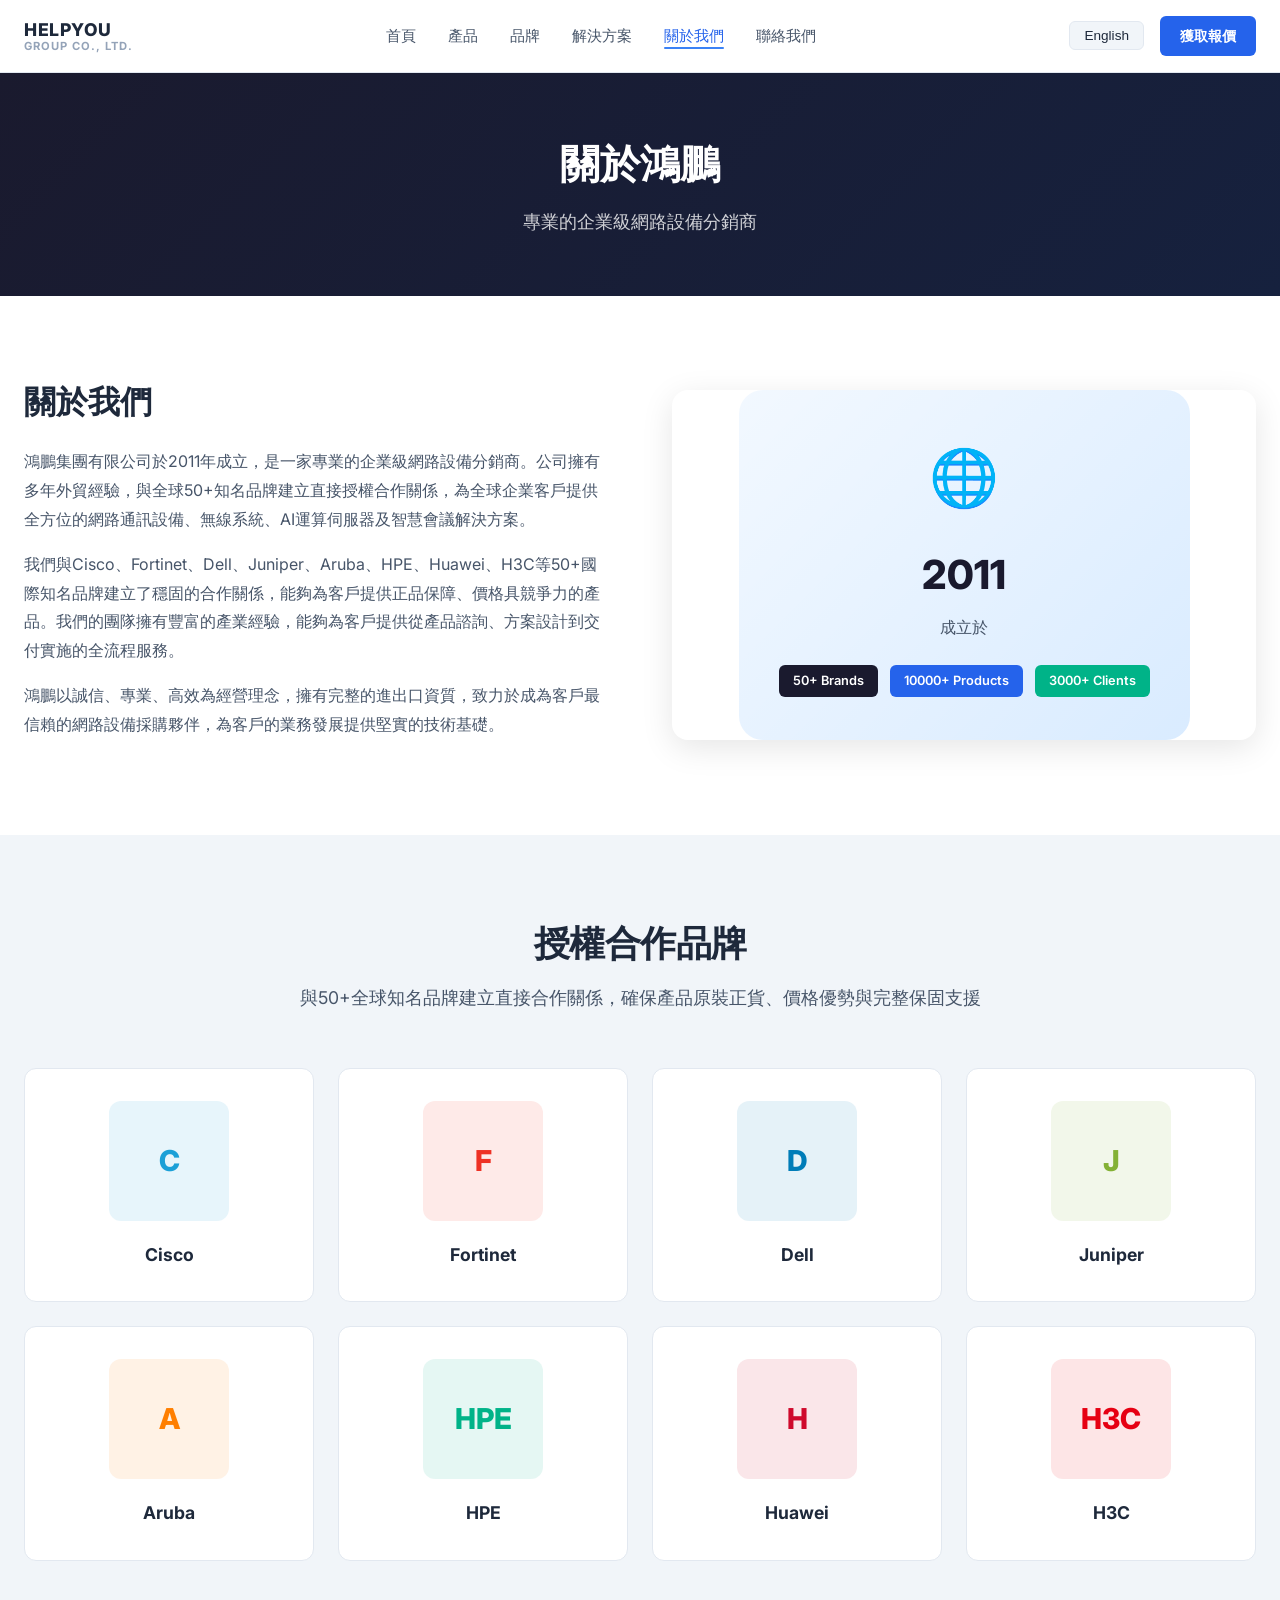
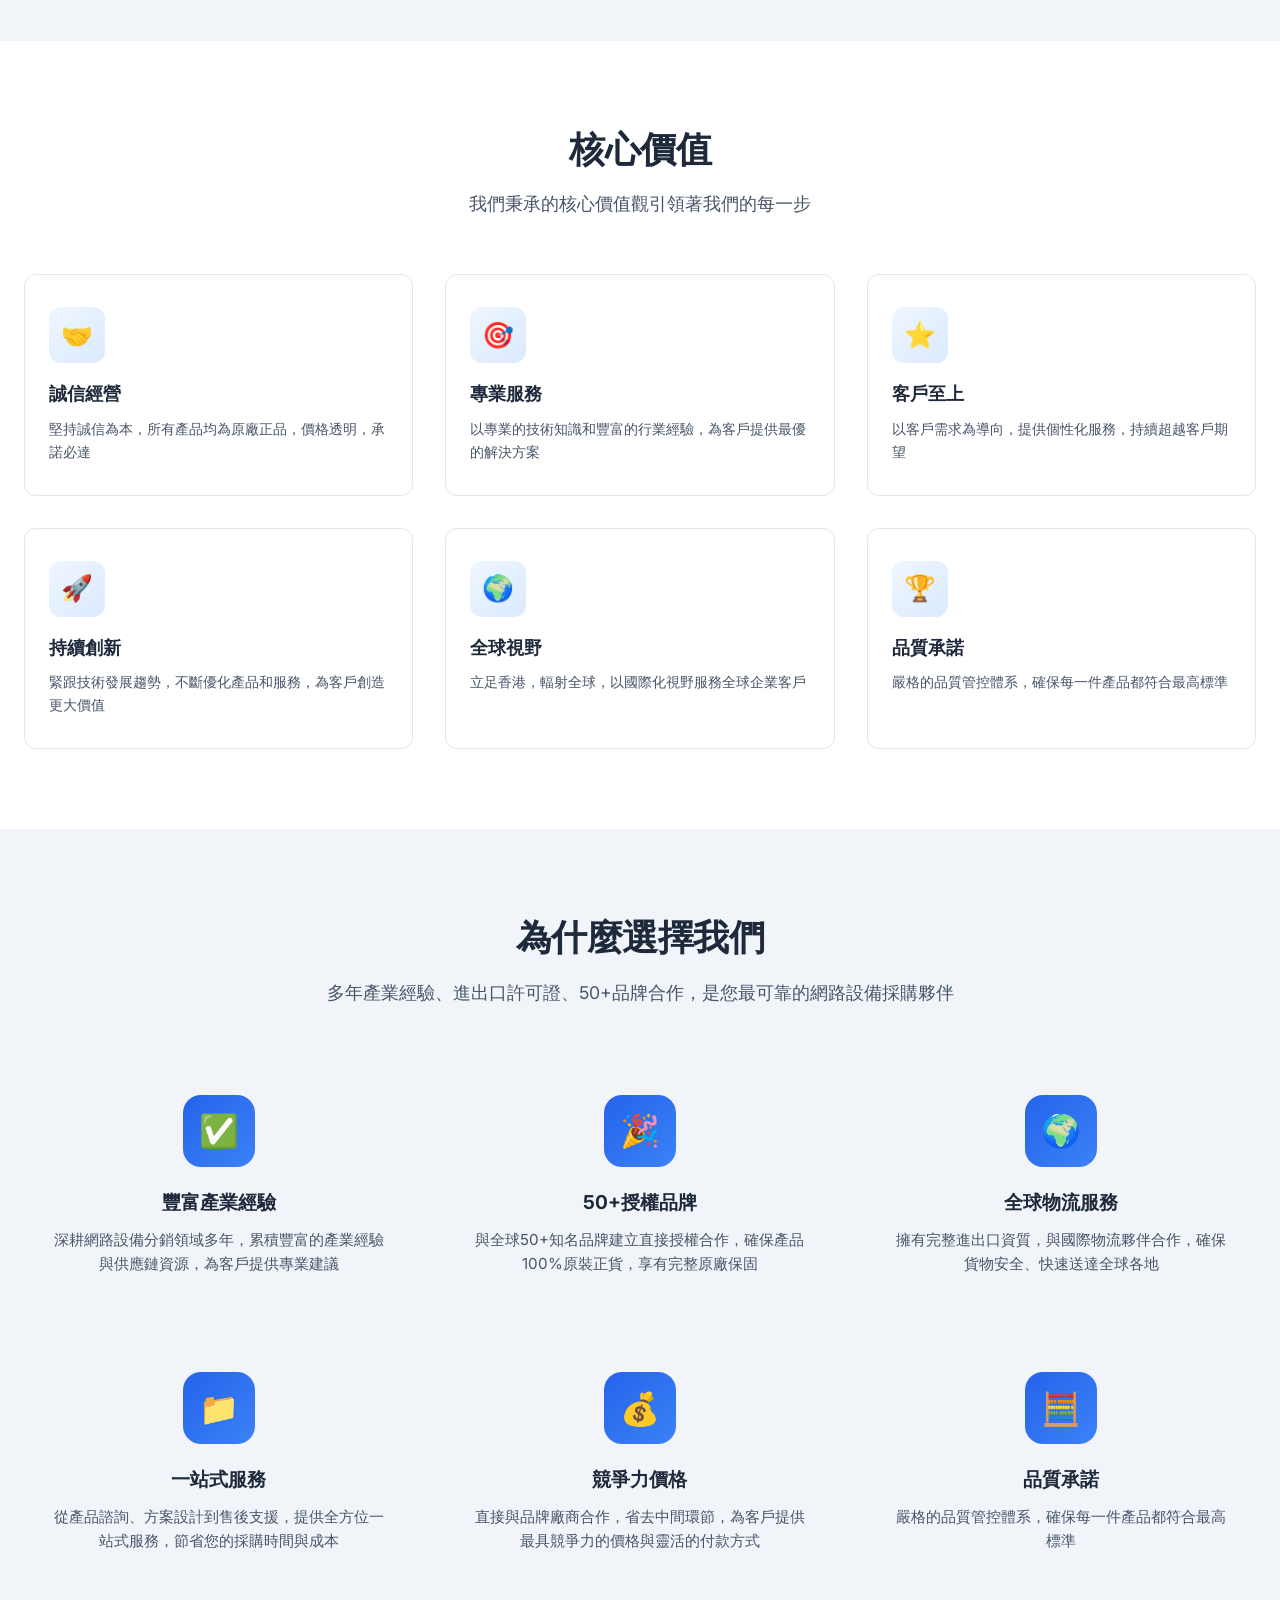
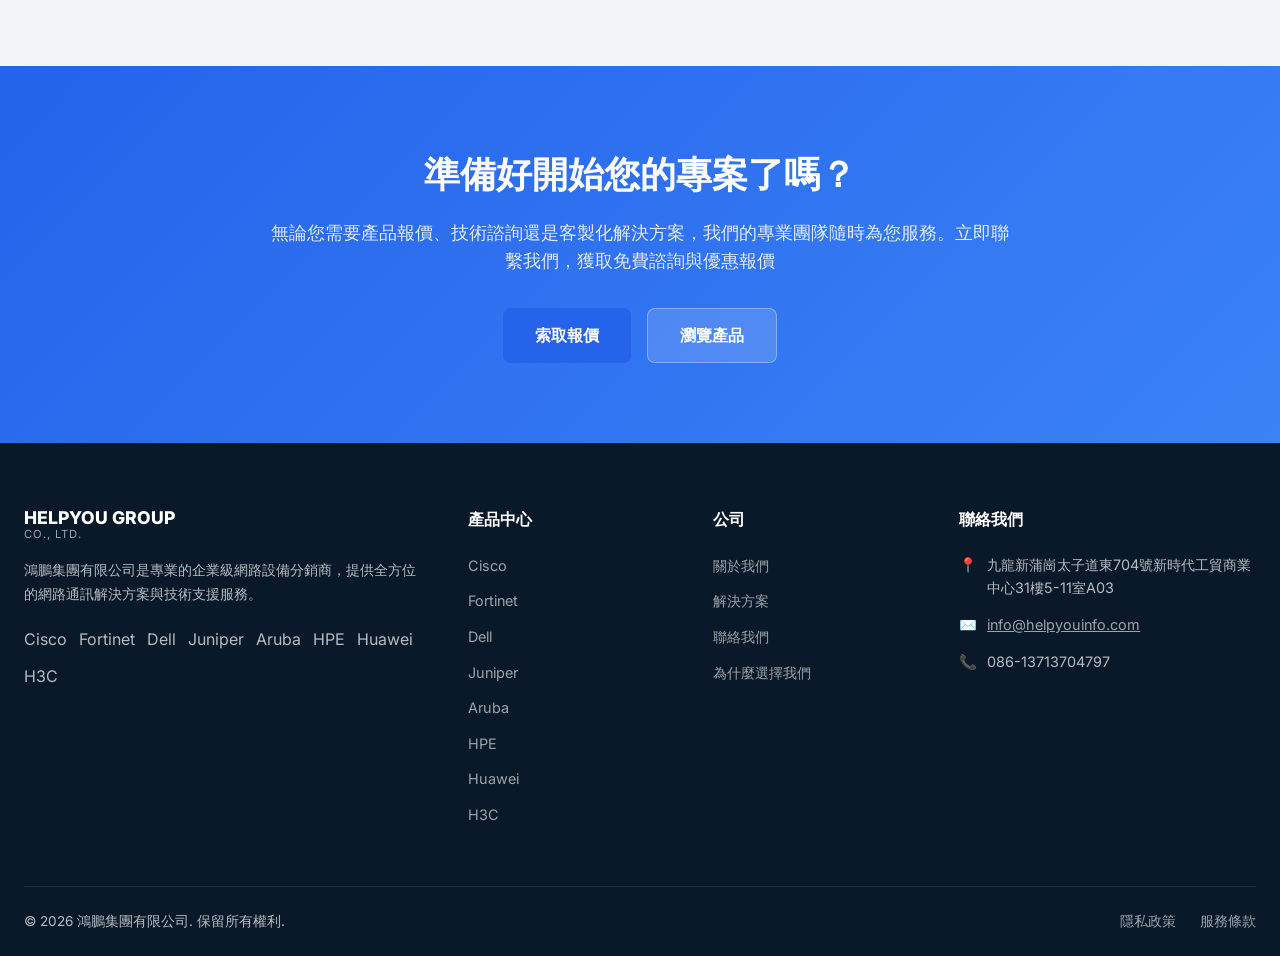
==== about.html @ 5441195a "helpyouinfo.com 改版 - yatyuen-hk.com 样式, 繁中+英文双语, 年份2011" ====
<!DOCTYPE html>
<html lang="zh-Hant-HK">
<head>
    <meta charset="UTF-8">
    <meta name="viewport" content="width=device-width, initial-scale=1.0">
    <meta name="description" content="關於鴻鵬集團有限公司 - 專業網路設備分銷與服務提供商">
    <title data-i18n="title_about">關於我們 - 鴻鵬集團有限公司</title>
    <link rel="stylesheet" href="css/style.css">
    <link href="https://fonts.googleapis.com/css2?family=Inter:wght@400;500;600;700;800&display=swap" rel="stylesheet">
</head>
<body data-page="about">
    <div id="header-placeholder"></div>

    <!-- Page Header -->
    <div class="page-header" style="margin-top: 72px;">
        <h1 data-i18n="about_title">關於鴻鵬</h1>
        <p data-i18n="about_subtitle">專業的企業級網路設備分銷商</p>
    </div>

    <!-- About Story Section -->
    <section class="about-section">
        <div class="section-container">
            <div class="about-grid">
                <div class="about-text">
                    <h2 data-i18n="about_story_h2">關於我們</h2>
                    <p data-i18n="about_story_p1">鴻鵬集團有限公司於2011年成立，是一家專業的企業級網路設備分銷商。公司擁有多年外貿經驗，與全球50+知名品牌建立直接授權合作關係，為全球企業客戶提供全方位的網路通訊設備、無線系統、AI運算伺服器及智慧會議解決方案。</p>
                    <p data-i18n="about_story_p2">我們與Cisco、Fortinet、Dell、Juniper、Aruba、HPE、Huawei、H3C等50+國際知名品牌建立了穩固的合作關係，能夠為客戶提供正品保障、價格具競爭力的產品。我們的團隊擁有豐富的產業經驗，能夠為客戶提供從產品諮詢、方案設計到交付實施的全流程服務。</p>
                    <p data-i18n="about_story_p3">鴻鵬以誠信、專業、高效為經營理念，擁有完整的進出口資質，致力於成為客戶最信賴的網路設備採購夥伴，為客戶的業務發展提供堅實的技術基礎。</p>
                </div>
                <div class="about-visual">
                    <div style="background: linear-gradient(135deg, rgba(0,123,255,0.05) 0%, rgba(0,123,255,0.15) 100%); border-radius: 24px; height: 100%; min-height: 350px; display: flex; align-items: center; justify-content: center; flex-direction: column; padding: 40px;">
                        <div style="font-size: 3.5rem; margin-bottom: 20px;">&#127760;</div>
                        <div style="font-size: 2.5rem; font-weight: 800; color: var(--primary); margin-bottom: 8px;">2011</div>
                        <div style="font-size: 1rem; color: var(--text-medium); margin-bottom: 24px;" data-i18n="about_established">成立於</div>
                        <div style="display: flex; gap: 12px; flex-wrap: wrap; justify-content: center;">
                            <span style="background: var(--primary); color: white; padding: 6px 14px; border-radius: 6px; font-size: 0.8rem; font-weight: 600;">50+ Brands</span>
                            <span style="background: var(--accent); color: white; padding: 6px 14px; border-radius: 6px; font-size: 0.8rem; font-weight: 600;">10000+ Products</span>
                            <span style="background: #00b388; color: white; padding: 6px 14px; border-radius: 6px; font-size: 0.8rem; font-weight: 600;">3000+ Clients</span>
                        </div>
                    </div>
                </div>
            </div>
        </div>
    </section>

    <!-- Brand Partners Section -->
    <section class="section section-gray">
        <div class="section-container">
            <div class="section-header">
                <h2 class="section-title" data-i18n="brands_title">授權合作品牌</h2>
                <p class="section-subtitle" data-i18n="brands_subtitle">與50+全球知名品牌建立直接合作關係，確保產品原裝正貨、價格優勢與完整保固支援</p>
            </div>
            <div class="brand-grid">
                <a href="products.html?brand=Cisco" class="brand-card">
                    <div class="brand-logo-box" style="background: rgba(27,160,215,0.1); color: #1ba0d7; font-size: 1.8rem; font-weight: 800;">C</div>
                    <div class="brand-name">Cisco</div>
                </a>
                <a href="products.html?brand=Fortinet" class="brand-card">
                    <div class="brand-logo-box" style="background: rgba(238,49,36,0.1); color: #ee3124; font-size: 1.8rem; font-weight: 800;">F</div>
                    <div class="brand-name">Fortinet</div>
                </a>
                <a href="products.html?brand=Dell" class="brand-card">
                    <div class="brand-logo-box" style="background: rgba(0,125,184,0.1); color: #007db8; font-size: 1.8rem; font-weight: 800;">D</div>
                    <div class="brand-name">Dell</div>
                </a>
                <a href="products.html?brand=Juniper" class="brand-card">
                    <div class="brand-logo-box" style="background: rgba(132,177,53,0.1); color: #84b135; font-size: 1.8rem; font-weight: 800;">J</div>
                    <div class="brand-name">Juniper</div>
                </a>
                <a href="products.html?brand=Aruba" class="brand-card">
                    <div class="brand-logo-box" style="background: rgba(255,127,0,0.1); color: #ff7f00; font-size: 1.8rem; font-weight: 800;">A</div>
                    <div class="brand-name">Aruba</div>
                </a>
                <a href="products.html?brand=HPE" class="brand-card">
                    <div class="brand-logo-box" style="background: rgba(0,179,136,0.1); color: #00b388; font-size: 1.8rem; font-weight: 800;">HPE</div>
                    <div class="brand-name">HPE</div>
                </a>
                <a href="products.html?brand=Huawei" class="brand-card">
                    <div class="brand-logo-box" style="background: rgba(207,10,44,0.1); color: #cf0a2c; font-size: 1.8rem; font-weight: 800;">H</div>
                    <div class="brand-name">Huawei</div>
                </a>
                <a href="products.html?brand=H3C" class="brand-card">
                    <div class="brand-logo-box" style="background: rgba(230,0,18,0.1); color: #e60012; font-size: 1.8rem; font-weight: 800;">H3C</div>
                    <div class="brand-name">H3C</div>
                </a>
            </div>
        </div>
    </section>

    <!-- Core Values Section -->
    <section class="section">
        <div class="section-container">
            <div class="section-header">
                <h2 class="section-title" data-i18n="about_values_title">核心價值</h2>
                <p class="section-subtitle" data-i18n="about_values_subtitle">我們秉承的核心價值觀引領著我們的每一步</p>
            </div>
            <div class="values-grid">
                <div class="value-card">
                    <div class="value-icon">&#129309;</div>
                    <h3 class="value-title" data-i18n="value_1_title">誠信經營</h3>
                    <p class="value-desc" data-i18n="value_1_desc">堅持誠信為本，所有產品均為原廠正品，價格透明，承諾必達</p>
                </div>
                <div class="value-card">
                    <div class="value-icon">&#127919;</div>
                    <h3 class="value-title" data-i18n="value_2_title">專業服務</h3>
                    <p class="value-desc" data-i18n="value_2_desc">以專業的技術知識和豐富的行業經驗，為客戶提供最優的解決方案</p>
                </div>
                <div class="value-card">
                    <div class="value-icon">&#11088;</div>
                    <h3 class="value-title" data-i18n="value_3_title">客戶至上</h3>
                    <p class="value-desc" data-i18n="value_3_desc">以客戶需求為導向，提供個性化服務，持續超越客戶期望</p>
                </div>
                <div class="value-card">
                    <div class="value-icon">&#128640;</div>
                    <h3 class="value-title" data-i18n="value_4_title">持續創新</h3>
                    <p class="value-desc" data-i18n="value_4_desc">緊跟技術發展趨勢，不斷優化產品和服務，為客戶創造更大價值</p>
                </div>
                <div class="value-card">
                    <div class="value-icon">&#127757;</div>
                    <h3 class="value-title" data-i18n="value_5_title">全球視野</h3>
                    <p class="value-desc" data-i18n="value_5_desc">立足香港，輻射全球，以國際化視野服務全球企業客戶</p>
                </div>
                <div class="value-card">
                    <div class="value-icon">&#127942;</div>
                    <h3 class="value-title" data-i18n="value_6_title">品質承諾</h3>
                    <p class="value-desc" data-i18n="value_6_desc">嚴格的品質管控體系，確保每一件產品都符合最高標準</p>
                </div>
            </div>
        </div>
    </section>

    <!-- Why Choose Us Section -->
    <section class="section section-gray" id="why">
        <div class="section-container">
            <div class="section-header">
                <h2 class="section-title" data-i18n="why_title">為什麼選擇我們</h2>
                <p class="section-subtitle" data-i18n="why_subtitle">多年產業經驗、進出口許可證、50+品牌合作，是您最可靠的網路設備採購夥伴</p>
            </div>
            <div class="features-grid">
                <div class="feature-card">
                    <div class="feature-icon">&#9989;</div>
                    <h3 class="feature-title" data-i18n="why_1_title">豐富產業經驗</h3>
                    <p class="feature-desc" data-i18n="why_1_desc">深耕網路設備分銷領域多年，累積豐富的產業經驗與供應鏈資源，為客戶提供專業建議</p>
                </div>
                <div class="feature-card">
                    <div class="feature-icon">&#127881;</div>
                    <h3 class="feature-title" data-i18n="why_2_title">50+授權品牌</h3>
                    <p class="feature-desc" data-i18n="why_2_desc">與全球50+知名品牌建立直接授權合作，確保產品100%原裝正貨，享有完整原廠保固</p>
                </div>
                <div class="feature-card">
                    <div class="feature-icon">&#127757;</div>
                    <h3 class="feature-title" data-i18n="why_3_title">全球物流服務</h3>
                    <p class="feature-desc" data-i18n="why_3_desc">擁有完整進出口資質，與國際物流夥伴合作，確保貨物安全、快速送達全球各地</p>
                </div>
                <div class="feature-card">
                    <div class="feature-icon">&#128193;</div>
                    <h3 class="feature-title" data-i18n="why_4_title">一站式服務</h3>
                    <p class="feature-desc" data-i18n="why_4_desc">從產品諮詢、方案設計到售後支援，提供全方位一站式服務，節省您的採購時間與成本</p>
                </div>
                <div class="feature-card">
                    <div class="feature-icon">&#128176;</div>
                    <h3 class="feature-title" data-i18n="why_5_title">競爭力價格</h3>
                    <p class="feature-desc" data-i18n="why_5_desc">直接與品牌廠商合作，省去中間環節，為客戶提供最具競爭力的價格與靈活的付款方式</p>
                </div>
                <div class="feature-card">
                    <div class="feature-icon">&#129518;</div>
                    <h3 class="feature-title" data-i18n="value_6_title">品質承諾</h3>
                    <p class="feature-desc" data-i18n="value_6_desc">嚴格的品質管控體系，確保每一件產品都符合最高標準</p>
                </div>
            </div>
        </div>
    </section>

    <!-- CTA Section -->
    <section class="cta-section">
        <div class="cta-container">
            <h2 class="cta-title" data-i18n="cta_title">準備好開始您的專案了嗎？</h2>
            <p class="cta-subtitle" data-i18n="cta_subtitle">無論您需要產品報價、技術諮詢還是客製化解決方案，我們的專業團隊隨時為您服務。立即聯繫我們，獲取免費諮詢與優惠報價</p>
            <div class="hero-buttons" style="justify-content: center;">
                <a href="contact.html" class="btn-primary">
                    <span data-i18n="cta_btn_quote">索取報價</span>
                </a>
                <a href="products.html" class="btn-secondary">
                    <span data-i18n="cta_btn_browse">瀏覽產品</span>
                </a>
            </div>
        </div>
    </section>

    <div id="footer-placeholder"></div>

    <script src="js/i18n.js"></script>
    <script src="js/products.js"></script>
    <script src="js/main.js"></script>
</body>
</html>
---- css/style.css ----
/* ============================================
   YAT YUEN (HK) - Custom Styles
   ============================================ */

:root {
    --primary: #1a1a2e;
    --primary-light: #16213e;
    --accent: #2563eb;
    --accent-light: #3b82f6;
    --accent-dark: #1d4ed8;
    --bg-light: #f8fafc;
    --bg-gray: #f1f5f9;
    --text-dark: #1e293b;
    --text-medium: #475569;
    --text-light: #94a3b8;
    --border: #e2e8f0;
    --success: #10b981;
    --warning: #f59e0b;
    --white: #ffffff;
}

* {
    margin: 0;
    padding: 0;
    box-sizing: border-box;
}

html {
    scroll-behavior: smooth;
}

body {
    font-family: 'Inter', -apple-system, BlinkMacSystemFont, 'Segoe UI', 'PingFang TC', 'Microsoft JhengHei', sans-serif;
    color: var(--text-dark);
    line-height: 1.6;
    overflow-x: hidden;
    background: #ffffff;
}

/* ==================== Header ==================== */
.header {
    position: fixed;
    top: 0;
    left: 0;
    right: 0;
    z-index: 1000;
    background: rgba(255, 255, 255, 0.95);
    backdrop-filter: blur(10px);
    border-bottom: 1px solid var(--border);
    transition: all 0.3s ease;
}

.header.scrolled {
    box-shadow: 0 2px 20px rgba(0, 0, 0, 0.08);
}

.header-container {
    max-width: 1400px;
    margin: 0 auto;
    padding: 0 24px;
    display: flex;
    align-items: center;
    justify-content: space-between;
    height: 72px;
}

.logo {
    display: flex;
    align-items: center;
    gap: 10px;
    text-decoration: none;
    color: var(--text-dark);
    font-weight: 700;
    font-size: 1.25rem;
    letter-spacing: 0.5px;
}

.logo-icon {
    width: 40px;
    height: 40px;
    background: linear-gradient(135deg, #2563eb, #3b82f6);
    border-radius: 8px;
    display: flex;
    align-items: center;
    justify-content: center;
    font-size: 1.3rem;
    color: white;
    font-weight: 800;
}

.logo-img {
    height: 44px;
    width: auto;
    object-fit: contain;
    border-radius: 4px;
}

.logo-text {
    display: flex;
    flex-direction: column;
    line-height: 1.2;
}

.logo-text .logo-main {
    font-size: 1.1rem;
    font-weight: 800;
}

.logo-text .logo-sub {
    font-size: 0.7rem;
    color: var(--text-light);
    letter-spacing: 1px;
}

.nav-menu {
    display: flex;
    align-items: center;
    gap: 32px;
    list-style: none;
}

.nav-link {
    color: var(--text-medium);
    text-decoration: none;
    font-size: 0.95rem;
    font-weight: 500;
    transition: color 0.2s;
    position: relative;
}

.nav-link:hover,
.nav-link.active {
    color: var(--accent);
}

.nav-link.active::after {
    content: '';
    position: absolute;
    bottom: -4px;
    left: 0;
    right: 0;
    height: 2px;
    background: var(--accent-light);
    border-radius: 2px;
}

.header-actions {
    display: flex;
    align-items: center;
    gap: 16px;
}

.lang-toggle {
    background: var(--bg-gray);
    border: 1px solid var(--border);
    color: var(--text-dark);
    padding: 6px 14px;
    border-radius: 6px;
    cursor: pointer;
    font-size: 0.85rem;
    font-weight: 500;
    transition: all 0.2s;
    display: flex;
    align-items: center;
    gap: 6px;
}

.lang-toggle:hover {
    background: #e2e8f0;
}

.btn-quote {
    background: var(--accent);
    color: white;
    padding: 8px 20px;
    border-radius: 6px;
    text-decoration: none;
    font-size: 0.9rem;
    font-weight: 600;
    transition: all 0.2s;
    white-space: nowrap;
}

.btn-quote:hover {
    background: var(--accent-dark);
    transform: translateY(-1px);
}

.mobile-menu-btn {
    display: none;
    background: none;
    border: none;
    color: var(--text-dark);
    font-size: 1.5rem;
    cursor: pointer;
}

/* ==================== Hero Section ==================== */
.hero {
    background: #ffffff;
    color: var(--text-dark);
    padding: 140px 0 80px;
    position: relative;
    overflow: hidden;
}

.hero::before {
    content: '';
    position: absolute;
    top: -50%;
    right: -10%;
    width: 700px;
    height: 700px;
    background: radial-gradient(circle, rgba(37, 99, 235, 0.04) 0%, transparent 70%);
    border-radius: 50%;
}

.hero::after {
    content: '';
    position: absolute;
    bottom: -20%;
    left: -5%;
    width: 400px;
    height: 400px;
    background: radial-gradient(circle, rgba(59, 130, 246, 0.03) 0%, transparent 70%);
    border-radius: 50%;
}

.hero-container {
    max-width: 1400px;
    margin: 0 auto;
    padding: 0 24px;
    position: relative;
    z-index: 1;
    display: grid;
    grid-template-columns: 1fr 1fr;
    gap: 60px;
    align-items: center;
}

.hero-content {
    max-width: 100%;
}

.hero-badge {
    display: inline-flex;
    align-items: center;
    gap: 8px;
    background: #eff6ff;
    border: 1px solid #bfdbfe;
    padding: 6px 16px;
    border-radius: 50px;
    font-size: 0.85rem;
    color: var(--accent);
    margin-bottom: 24px;
}

.hero h1 {
    font-size: 3rem;
    font-weight: 800;
    line-height: 1.2;
    margin-bottom: 20px;
    letter-spacing: -0.5px;
    color: var(--text-dark);
}

.hero-subtitle {
    font-size: 1.2rem;
    color: var(--text-medium);
    margin-bottom: 36px;
    line-height: 1.7;
}

.hero-buttons {
    display: flex;
    gap: 16px;
    flex-wrap: wrap;
}

/* Hero Visual - right side scene image */
.hero-visual {
    position: relative;
    width: 100%;
    height: 420px;
    display: flex;
    align-items: center;
    justify-content: center;
    border-radius: 16px;
    overflow: hidden;
    box-shadow: 0 8px 32px rgba(0, 0, 0, 0.08);
}

.hero-scene-img {
    width: 100%;
    height: 100%;
    object-fit: cover;
    display: block;
    border-radius: 16px;
    transition: opacity 0.4s ease;
}

.btn-primary {
    background: var(--accent);
    color: white;
    padding: 14px 32px;
    border-radius: 8px;
    text-decoration: none;
    font-size: 1rem;
    font-weight: 600;
    transition: all 0.3s;
    display: inline-flex;
    align-items: center;
    gap: 8px;
}

.btn-primary:hover {
    background: var(--accent-dark);
    transform: translateY(-2px);
    box-shadow: 0 8px 24px rgba(37, 99, 235, 0.4);
}

.btn-secondary {
    background: white;
    color: var(--accent);
    padding: 14px 32px;
    border-radius: 8px;
    text-decoration: none;
    font-size: 1rem;
    font-weight: 600;
    transition: all 0.3s;
    border: 1px solid var(--border);
    display: inline-flex;
    align-items: center;
    gap: 8px;
}

.btn-secondary:hover {
    background: var(--bg-gray);
    border-color: var(--accent);
    transform: translateY(-2px);
}

/* ==================== Stats Bar ==================== */
.stats-bar {
    background: var(--bg-gray);
    padding: 40px 0;
    border-top: 1px solid var(--border);
    border-bottom: 1px solid var(--border);
}

.stats-container {
    max-width: 1400px;
    margin: 0 auto;
    padding: 0 24px;
    display: grid;
    grid-template-columns: repeat(4, 1fr);
    gap: 32px;
}

.stat-item {
    text-align: center;
    color: var(--text-dark);
}

.stat-number {
    font-size: 2.5rem;
    font-weight: 800;
    color: var(--accent);
    margin-bottom: 4px;
}

.stat-label {
    font-size: 0.9rem;
    color: var(--text-medium);
}

/* ==================== Section General ==================== */
.section {
    padding: 80px 0;
}

.section-gray {
    background: var(--bg-gray);
}

.section-container {
    max-width: 1400px;
    margin: 0 auto;
    padding: 0 24px;
}

.section-header {
    text-align: center;
    margin-bottom: 56px;
}

.section-title {
    font-size: 2.25rem;
    font-weight: 800;
    color: var(--text-dark);
    margin-bottom: 12px;
    letter-spacing: -0.5px;
}

.section-subtitle {
    font-size: 1.1rem;
    color: var(--text-medium);
    max-width: 700px;
    margin: 0 auto;
}

/* ==================== Brand Cards ==================== */
.brand-grid {
    display: grid;
    grid-template-columns: repeat(4, 1fr);
    gap: 24px;
}

.brand-card {
    background: white;
    border-radius: 12px;
    padding: 32px 24px;
    text-align: center;
    transition: all 0.3s;
    border: 1px solid var(--border);
    cursor: pointer;
    text-decoration: none;
    color: var(--text-dark);
    display: flex;
    flex-direction: column;
    align-items: center;
    gap: 12px;
}

.brand-card:hover {
    transform: translateY(-4px);
    box-shadow: 0 12px 32px rgba(0, 0, 0, 0.1);
    border-color: var(--accent);
}

.brand-logo-box {
    width: 120px;
    height: 120px;
    border-radius: 12px;
    display: flex;
    align-items: center;
    justify-content: center;
    margin-bottom: 8px;
    background: var(--bg-gray);
    padding: 16px;
    overflow: hidden;
}

.brand-logo-img {
    width: 100%;
    height: 100%;
    object-fit: contain;
}

.brand-logo-box-more {
    background: linear-gradient(135deg, #2563eb, #3b82f6);
    font-size: 1.5rem;
    font-weight: 800;
    color: white;
}

.brand-card-more {
    background: linear-gradient(135deg, #f8fafc, #f1f5f9);
    border-color: var(--accent);
}

.brand-name {
    font-size: 1.1rem;
    font-weight: 700;
}

/* ==================== Product Categories ==================== */
.category-grid {
    display: grid;
    grid-template-columns: repeat(4, 1fr);
    gap: 24px;
}

.category-card {
    background: white;
    border-radius: 12px;
    padding: 32px 24px;
    transition: all 0.3s;
    border: 1px solid var(--border);
    text-align: center;
}

.category-card:hover {
    transform: translateY(-4px);
    box-shadow: 0 12px 32px rgba(0, 0, 0, 0.08);
    border-color: var(--accent);
}

.category-icon {
    width: 64px;
    height: 64px;
    margin: 0 auto 16px;
    background: linear-gradient(135deg, #eff6ff, #dbeafe);
    border-radius: 16px;
    display: flex;
    align-items: center;
    justify-content: center;
    font-size: 1.8rem;
}

.category-title {
    font-size: 1.15rem;
    font-weight: 700;
    margin-bottom: 8px;
}

.category-desc {
    font-size: 0.9rem;
    color: var(--text-medium);
    line-height: 1.5;
}

/* ==================== Why Choose Us ==================== */
.features-grid {
    display: grid;
    grid-template-columns: repeat(3, 1fr);
    gap: 32px;
}

.feature-card {
    text-align: center;
    padding: 32px 24px;
}

.feature-icon {
    width: 72px;
    height: 72px;
    margin: 0 auto 20px;
    background: linear-gradient(135deg, var(--accent), var(--accent-light));
    border-radius: 18px;
    display: flex;
    align-items: center;
    justify-content: center;
    font-size: 2rem;
    color: white;
}

.feature-title {
    font-size: 1.2rem;
    font-weight: 700;
    margin-bottom: 10px;
}

.feature-desc {
    font-size: 0.95rem;
    color: var(--text-medium);
    line-height: 1.6;
}

/* ==================== CTA Section ==================== */
.cta-section {
    background: linear-gradient(135deg, var(--accent), var(--accent-light));
    color: white;
    padding: 80px 0;
    text-align: center;
}

.cta-container {
    max-width: 800px;
    margin: 0 auto;
    padding: 0 24px;
}

.cta-title {
    font-size: 2.25rem;
    font-weight: 800;
    margin-bottom: 16px;
}

.cta-subtitle {
    font-size: 1.1rem;
    color: rgba(255, 255, 255, 0.85);
    margin-bottom: 32px;
}

/* Override btn-secondary inside CTA (on colored bg) */
.cta-section .btn-secondary {
    background: rgba(255, 255, 255, 0.15);
    color: white;
    border: 1px solid rgba(255, 255, 255, 0.3);
}

.cta-section .btn-secondary:hover {
    background: rgba(255, 255, 255, 0.25);
    border-color: rgba(255, 255, 255, 0.5);
}

/* ==================== Footer ==================== */
.footer {
    background: #0a1929;
    color: rgba(255, 255, 255, 0.7);
    padding: 64px 0 24px;
}

.footer-container {
    max-width: 1400px;
    margin: 0 auto;
    padding: 0 24px;
}

.footer-grid {
    display: grid;
    grid-template-columns: 2fr 1fr 1fr 1.5fr;
    gap: 48px;
    margin-bottom: 48px;
}

.footer-brand {
    display: flex;
    align-items: center;
    gap: 10px;
    margin-bottom: 16px;
}

.footer-brand .logo-img {
    height: 40px;
    width: auto;
}

.footer-brand .logo-text .logo-main {
    color: white;
}

.footer-desc {
    font-size: 0.9rem;
    line-height: 1.7;
    margin-bottom: 20px;
}

.footer h4 {
    color: white;
    font-size: 1rem;
    font-weight: 700;
    margin-bottom: 20px;
}

.footer-links {
    list-style: none;
}

.footer-links li {
    margin-bottom: 10px;
}

.footer-links a {
    color: rgba(255, 255, 255, 0.6);
    text-decoration: none;
    font-size: 0.9rem;
    transition: color 0.2s;
}

.footer-links a:hover {
    color: white;
}

.footer-contact-item {
    display: flex;
    gap: 10px;
    margin-bottom: 14px;
    font-size: 0.9rem;
}

.footer-contact-item .icon {
    flex-shrink: 0;
    color: var(--accent-light);
}

.footer-bottom {
    border-top: 1px solid rgba(255, 255, 255, 0.1);
    padding-top: 24px;
    display: flex;
    justify-content: space-between;
    align-items: center;
    font-size: 0.85rem;
}

/* ==================== Products Page ==================== */
.products-page {
    padding-top: 120px;
    min-height: 100vh;
    background: var(--bg-light);
}

.page-header {
    background: linear-gradient(135deg, var(--primary), var(--primary-light));
    color: white;
    padding: 60px 0;
    text-align: center;
}

.page-header h1 {
    font-size: 2.5rem;
    font-weight: 800;
    margin-bottom: 12px;
}

.page-header p {
    font-size: 1.1rem;
    color: rgba(255, 255, 255, 0.8);
}

.filter-bar {
    background: white;
    padding: 24px;
    border-radius: 12px;
    margin-bottom: 32px;
    box-shadow: 0 1px 3px rgba(0, 0, 0, 0.08);
    position: sticky;
    top: 88px;
    z-index: 100;
}

.filter-label {
    font-size: 0.85rem;
    font-weight: 600;
    color: var(--text-medium);
    margin-bottom: 10px;
    text-transform: uppercase;
    letter-spacing: 0.5px;
}

.brand-filters {
    display: flex;
    flex-wrap: wrap;
    gap: 10px;
    margin-bottom: 16px;
}

.brand-filter-btn {
    padding: 8px 18px;
    border-radius: 8px;
    border: 1px solid var(--border);
    background: white;
    color: var(--text-medium);
    font-size: 0.9rem;
    font-weight: 500;
    cursor: pointer;
    transition: all 0.2s;
    display: flex;
    align-items: center;
    gap: 6px;
}

.brand-filter-btn:hover {
    border-color: var(--accent);
    color: var(--accent);
}

.brand-filter-btn.active {
    background: var(--accent);
    color: white;
    border-color: var(--accent);
}

.brand-filter-btn .brand-dot {
    width: 10px;
    height: 10px;
    border-radius: 50%;
}

.category-filters {
    display: flex;
    flex-wrap: wrap;
    gap: 10px;
}

.category-filter-btn {
    padding: 6px 16px;
    border-radius: 6px;
    border: 1px solid var(--border);
    background: white;
    color: var(--text-medium);
    font-size: 0.85rem;
    cursor: pointer;
    transition: all 0.2s;
}

.category-filter-btn:hover {
    border-color: var(--accent);
    color: var(--accent);
}

.category-filter-btn.active {
    background: var(--bg-gray);
    color: var(--primary);
    border-color: var(--primary);
    font-weight: 600;
}

.product-grid {
    display: grid;
    grid-template-columns: repeat(3, 1fr);
    gap: 24px;
}

.product-card {
    background: white;
    border-radius: 12px;
    overflow: hidden;
    transition: all 0.3s;
    border: 1px solid var(--border);
    display: flex;
    flex-direction: column;
}

.product-card:hover {
    transform: translateY(-4px);
    box-shadow: 0 12px 32px rgba(0, 0, 0, 0.1);
}

.product-image {
    height: 180px;
    display: flex;
    align-items: center;
    justify-content: center;
    position: relative;
    overflow: hidden;
}

.product-image-bg {
    position: absolute;
    top: 0;
    left: 0;
    right: 0;
    bottom: 0;
    opacity: 0.1;
}

.product-image-content {
    position: relative;
    z-index: 1;
    text-align: center;
}

.product-image-content .product-icon {
    font-size: 3rem;
    margin-bottom: 8px;
}

.product-image-content .product-model {
    font-size: 0.8rem;
    font-weight: 600;
    color: var(--text-medium);
}

.product-brand-badge {
    position: absolute;
    top: 12px;
    right: 12px;
    padding: 4px 12px;
    border-radius: 6px;
    font-size: 0.75rem;
    font-weight: 700;
    color: white;
    z-index: 2;
}

.product-info {
    padding: 20px;
    flex: 1;
    display: flex;
    flex-direction: column;
}

.product-name {
    font-size: 1.05rem;
    font-weight: 700;
    margin-bottom: 8px;
    color: var(--text-dark);
}

.product-category {
    font-size: 0.8rem;
    color: var(--accent);
    font-weight: 600;
    margin-bottom: 10px;
    text-transform: uppercase;
    letter-spacing: 0.5px;
}

.product-desc {
    font-size: 0.88rem;
    color: var(--text-medium);
    line-height: 1.5;
    margin-bottom: 14px;
    flex: 1;
}

.product-specs {
    display: flex;
    flex-wrap: wrap;
    gap: 6px;
    margin-bottom: 16px;
}

.spec-tag {
    background: var(--bg-gray);
    color: var(--text-medium);
    padding: 3px 10px;
    border-radius: 4px;
    font-size: 0.75rem;
    font-weight: 500;
}

.product-actions {
    display: flex;
    gap: 10px;
}

.btn-inquire {
    flex: 1;
    background: var(--accent);
    color: white;
    padding: 8px 16px;
    border-radius: 6px;
    text-decoration: none;
    font-size: 0.85rem;
    font-weight: 600;
    text-align: center;
    transition: all 0.2s;
    border: none;
    cursor: pointer;
}

.btn-inquire:hover {
    background: var(--accent-dark);
}

.btn-details {
    flex: 1;
    background: white;
    color: var(--text-medium);
    padding: 8px 16px;
    border-radius: 6px;
    text-decoration: none;
    font-size: 0.85rem;
    font-weight: 600;
    text-align: center;
    border: 1px solid var(--border);
    transition: all 0.2s;
}

.btn-details:hover {
    border-color: var(--accent);
    color: var(--accent);
}

.no-results {
    text-align: center;
    padding: 60px;
    color: var(--text-light);
    font-size: 1.1rem;
}

/* ==================== About Page ==================== */
.about-section {
    padding: 80px 0;
}

.about-grid {
    display: grid;
    grid-template-columns: 1fr 1fr;
    gap: 64px;
    align-items: center;
}

.about-text h2 {
    font-size: 2rem;
    font-weight: 800;
    margin-bottom: 20px;
    color: var(--text-dark);
}

.about-text p {
    font-size: 1rem;
    color: var(--text-medium);
    line-height: 1.8;
    margin-bottom: 16px;
}

.about-visual {
    border-radius: 16px;
    overflow: hidden;
    box-shadow: 0 8px 32px rgba(0, 0, 0, 0.1);
    display: flex;
    align-items: center;
    justify-content: center;
}

.about-visual-img {
    width: 100%;
    height: auto;
    display: block;
    border-radius: 16px;
}

.values-grid {
    display: grid;
    grid-template-columns: repeat(3, 1fr);
    gap: 32px;
}

.value-card {
    background: white;
    border-radius: 12px;
    padding: 32px 24px;
    border: 1px solid var(--border);
    transition: all 0.3s;
}

.value-card:hover {
    transform: translateY(-4px);
    box-shadow: 0 12px 32px rgba(0, 0, 0, 0.08);
}

.value-icon {
    width: 56px;
    height: 56px;
    border-radius: 12px;
    display: flex;
    align-items: center;
    justify-content: center;
    font-size: 1.6rem;
    margin-bottom: 16px;
    background: linear-gradient(135deg, #eff6ff, #dbeafe);
}

.value-title {
    font-size: 1.15rem;
    font-weight: 700;
    margin-bottom: 8px;
}

.value-desc {
    font-size: 0.9rem;
    color: var(--text-medium);
    line-height: 1.6;
}

/* ==================== Contact Page ==================== */
.contact-grid {
    display: grid;
    grid-template-columns: 1fr 1.5fr;
    gap: 48px;
}

.contact-info-card {
    background: white;
    border: 1px solid var(--border);
    border-radius: 16px;
    padding: 40px;
    color: var(--text-dark);
    box-shadow: 0 4px 24px rgba(0, 0, 0, 0.06);
}

.contact-info-card h3 {
    font-size: 1.5rem;
    font-weight: 700;
    margin-bottom: 24px;
    color: var(--primary);
}

.contact-info-item {
    display: flex;
    gap: 16px;
    margin-bottom: 24px;
}

.contact-info-item .icon {
    width: 48px;
    height: 48px;
    background: rgba(0, 123, 255, 0.08);
    border-radius: 10px;
    display: flex;
    align-items: center;
    justify-content: center;
    font-size: 1.3rem;
    flex-shrink: 0;
}

.contact-info-item .content {
    flex: 1;
}

.contact-info-item .label {
    font-size: 0.8rem;
    color: var(--text-medium);
    margin-bottom: 4px;
}

.contact-info-item .value {
    font-size: 0.95rem;
    font-weight: 500;
    color: var(--text-dark);
}

.contact-info-item .value a {
    color: var(--primary);
    text-decoration: none;
}

.contact-form-card {
    background: white;
    border-radius: 16px;
    padding: 40px;
    border: 1px solid var(--border);
}

.contact-form-card h3 {
    font-size: 1.5rem;
    font-weight: 700;
    margin-bottom: 24px;
}

.form-group {
    margin-bottom: 20px;
}

.form-row {
    display: grid;
    grid-template-columns: 1fr 1fr;
    gap: 20px;
}

.form-label {
    display: block;
    font-size: 0.9rem;
    font-weight: 600;
    color: var(--text-dark);
    margin-bottom: 6px;
}

.form-input,
.form-select,
.form-textarea {
    width: 100%;
    padding: 12px 16px;
    border: 1px solid var(--border);
    border-radius: 8px;
    font-size: 0.95rem;
    color: var(--text-dark);
    transition: border-color 0.2s;
    font-family: inherit;
}

.form-input:focus,
.form-select:focus,
.form-textarea:focus {
    outline: none;
    border-color: var(--accent);
    box-shadow: 0 0 0 3px rgba(37, 99, 235, 0.1);
}

.form-textarea {
    resize: vertical;
    min-height: 120px;
}

.btn-submit {
    width: 100%;
    background: var(--accent);
    color: white;
    padding: 14px;
    border-radius: 8px;
    border: none;
    font-size: 1rem;
    font-weight: 600;
    cursor: pointer;
    transition: all 0.2s;
}

.btn-submit:hover {
    background: var(--accent-dark);
}

/* ==================== Modal ==================== */
.modal-overlay {
    display: none;
    position: fixed;
    top: 0;
    left: 0;
    right: 0;
    bottom: 0;
    background: rgba(0, 0, 0, 0.6);
    z-index: 2000;
    align-items: center;
    justify-content: center;
    padding: 24px;
}

.modal-overlay.active {
    display: flex;
}

.modal-content {
    background: white;
    border-radius: 16px;
    max-width: 600px;
    width: 100%;
    max-height: 80vh;
    overflow-y: auto;
    padding: 40px;
    position: relative;
}

.modal-close {
    position: absolute;
    top: 16px;
    right: 16px;
    background: var(--bg-gray);
    border: none;
    width: 36px;
    height: 36px;
    border-radius: 50%;
    font-size: 1.2rem;
    cursor: pointer;
    display: flex;
    align-items: center;
    justify-content: center;
    color: var(--text-medium);
}

.modal-close:hover {
    background: var(--border);
}

.modal-product-brand {
    display: inline-block;
    padding: 4px 12px;
    border-radius: 6px;
    font-size: 0.8rem;
    font-weight: 700;
    color: white;
    margin-bottom: 12px;
}

.modal-product-name {
    font-size: 1.5rem;
    font-weight: 700;
    margin-bottom: 8px;
}

.modal-product-category {
    font-size: 0.9rem;
    color: var(--accent);
    font-weight: 600;
    margin-bottom: 20px;
}

.modal-product-desc {
    font-size: 0.95rem;
    color: var(--text-medium);
    line-height: 1.7;
    margin-bottom: 24px;
}

.modal-specs {
    background: var(--bg-gray);
    border-radius: 10px;
    padding: 20px;
    margin-bottom: 24px;
}

.modal-specs h4 {
    font-size: 0.9rem;
    font-weight: 700;
    margin-bottom: 12px;
    color: var(--text-dark);
}

.modal-specs ul {
    list-style: none;
}

.modal-specs li {
    padding: 6px 0;
    font-size: 0.88rem;
    color: var(--text-medium);
    display: flex;
    gap: 8px;
}

.modal-specs li::before {
    content: '✓';
    color: var(--success);
    font-weight: 700;
}

.modal-cta {
    display: flex;
    gap: 12px;
}

.modal-cta a {
    flex: 1;
    text-align: center;
    padding: 12px;
    border-radius: 8px;
    text-decoration: none;
    font-weight: 600;
    font-size: 0.9rem;
}

.modal-cta .btn-email {
    background: var(--accent);
    color: white;
}

.modal-cta .btn-whatsapp {
    background: var(--success);
    color: white;
}

/* ==================== Responsive ==================== */
@media (max-width: 1024px) {
    .brand-grid,
    .category-grid,
    .product-grid {
        grid-template-columns: repeat(2, 1fr);
    }
    
    .features-grid,
    .values-grid {
        grid-template-columns: repeat(2, 1fr);
    }
    
    .stats-container {
        grid-template-columns: repeat(2, 1fr);
        gap: 24px;
    }
    
    .about-grid {
        grid-template-columns: 1fr;
    }
    
    .contact-grid {
        grid-template-columns: 1fr;
    }
    
    .footer-grid {
        grid-template-columns: 1fr 1fr;
        gap: 32px;
    }
    
    .hero h1 {
        font-size: 2.25rem;
    }

    .hero-container {
        grid-template-columns: 1fr;
        gap: 40px;
    }

    .hero-visual {
        height: 300px;
    }
}

@media (max-width: 768px) {
    .nav-menu {
        display: none;
    }
    
    .mobile-menu-btn {
        display: block;
    }
    
    .nav-menu.active {
        display: flex;
        position: absolute;
        top: 72px;
        left: 0;
        right: 0;
        background: white;
        flex-direction: column;
        padding: 24px;
        gap: 16px;
        border-bottom: 1px solid var(--border);
        box-shadow: 0 4px 20px rgba(0,0,0,0.06);
    }
    
    .hero {
        padding: 120px 0 60px;
    }
    
    .hero h1 {
        font-size: 1.8rem;
    }

    .hero-visual {
        height: 240px;
    }
    
    .hero-subtitle {
        font-size: 1rem;
    }
    
    .section {
        padding: 56px 0;
    }
    
    .section-title {
        font-size: 1.75rem;
    }
    
    .brand-grid,
    .category-grid,
    .product-grid,
    .features-grid,
    .values-grid {
        grid-template-columns: 1fr;
    }
    
    .stats-container {
        grid-template-columns: 1fr;
    }
    
    .form-row {
        grid-template-columns: 1fr;
    }
    
    .footer-grid {
        grid-template-columns: 1fr;
    }
    
    .footer-bottom {
        flex-direction: column;
        gap: 12px;
        text-align: center;
    }
    
    .cta-title {
        font-size: 1.75rem;
    }
    
    .page-header h1 {
        font-size: 1.8rem;
    }
}

/* ==================== Animations ==================== */
@keyframes fadeInUp {
    from {
        opacity: 0;
        transform: translateY(30px);
    }
    to {
        opacity: 1;
        transform: translateY(0);
    }
}

.animate-fade-in-up {
    animation: fadeInUp 0.6s ease forwards;
}

@keyframes fadeIn {
    from { opacity: 0; }
    to { opacity: 1; }
}

.animate-fade-in {
    animation: fadeIn 0.4s ease forwards;
}

/* Brand marquee */
.brand-marquee {
    overflow: hidden;
    padding: 40px 0;
    background: white;
}

.brand-marquee-track {
    display: flex;
    gap: 60px;
    animation: marquee 30s linear infinite;
}

@keyframes marquee {
    from { transform: translateX(0); }
    to { transform: translateX(-50%); }
}

.brand-marquee-img {
    flex-shrink: 0;
    height: 48px;
    width: auto;
    object-fit: contain;
    opacity: 0.7;
    transition: opacity 0.3s;
}

.brand-marquee-img:hover {
    opacity: 1;
}
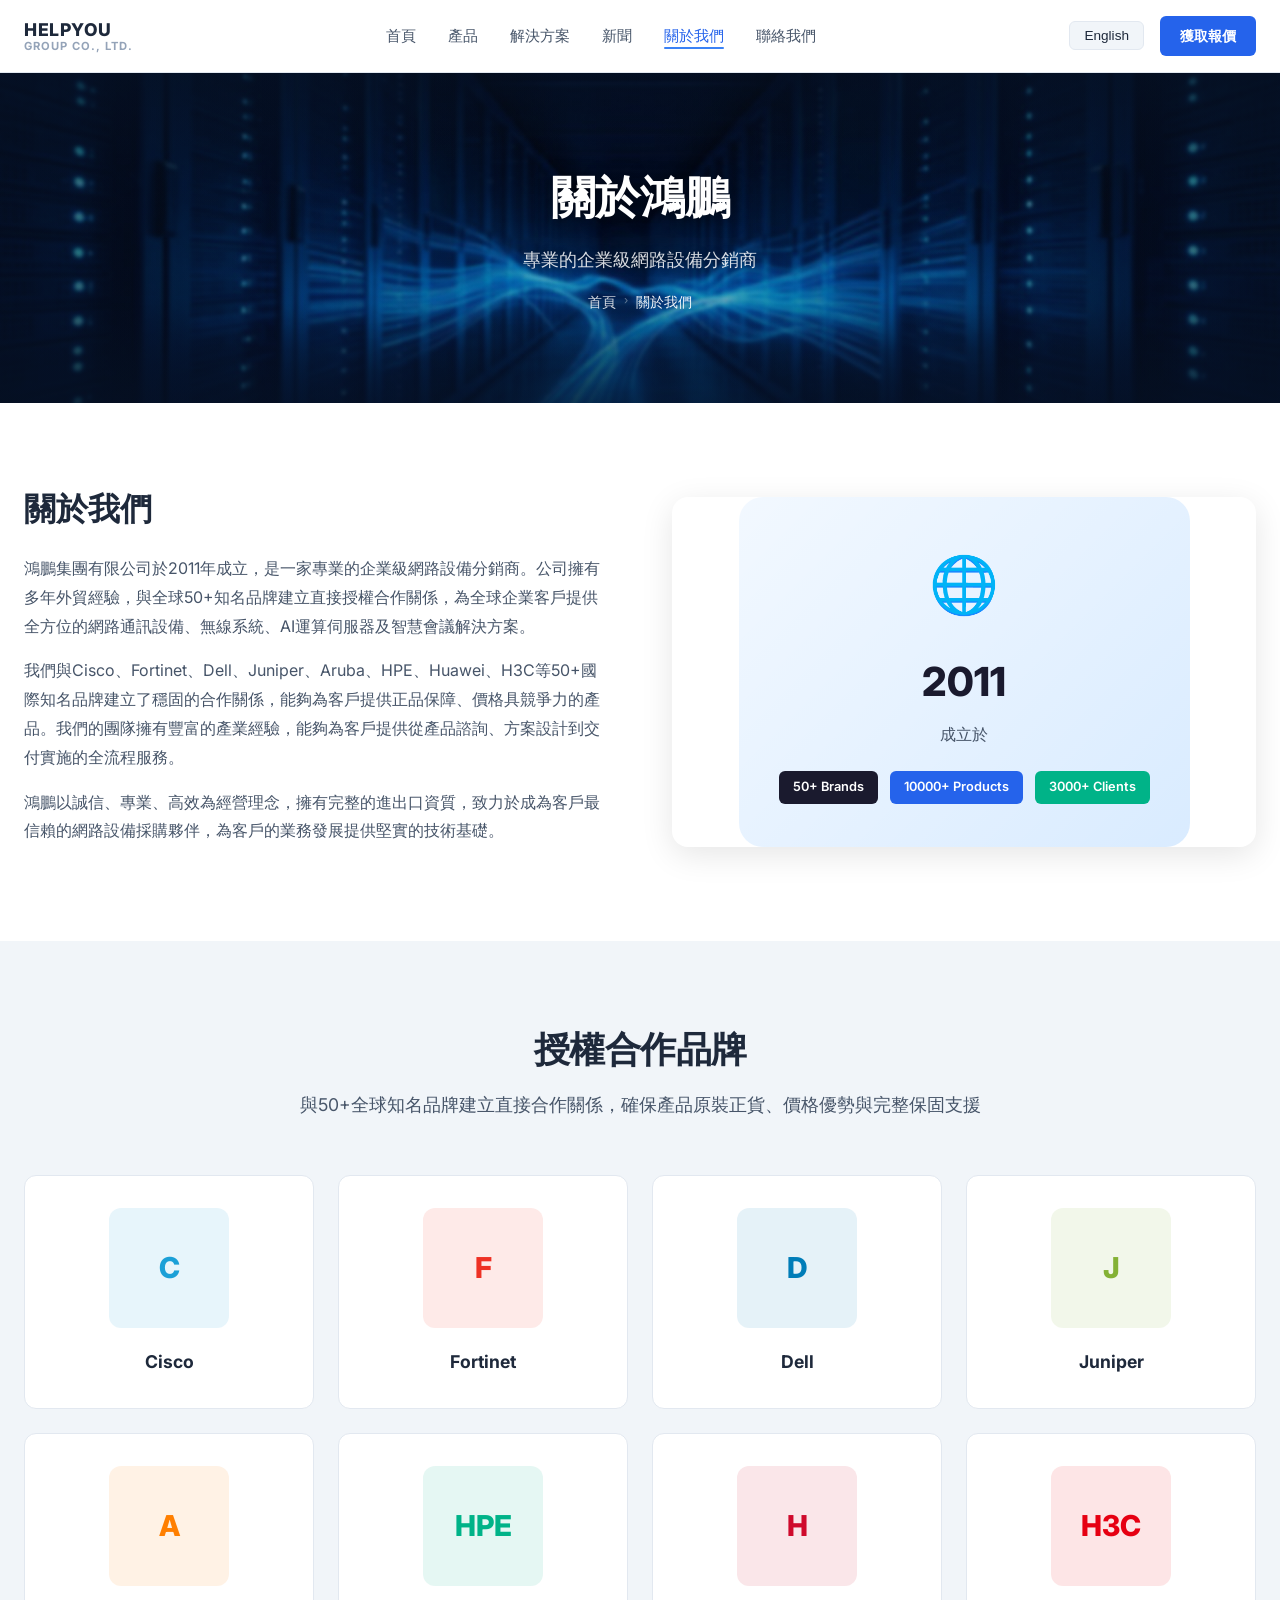
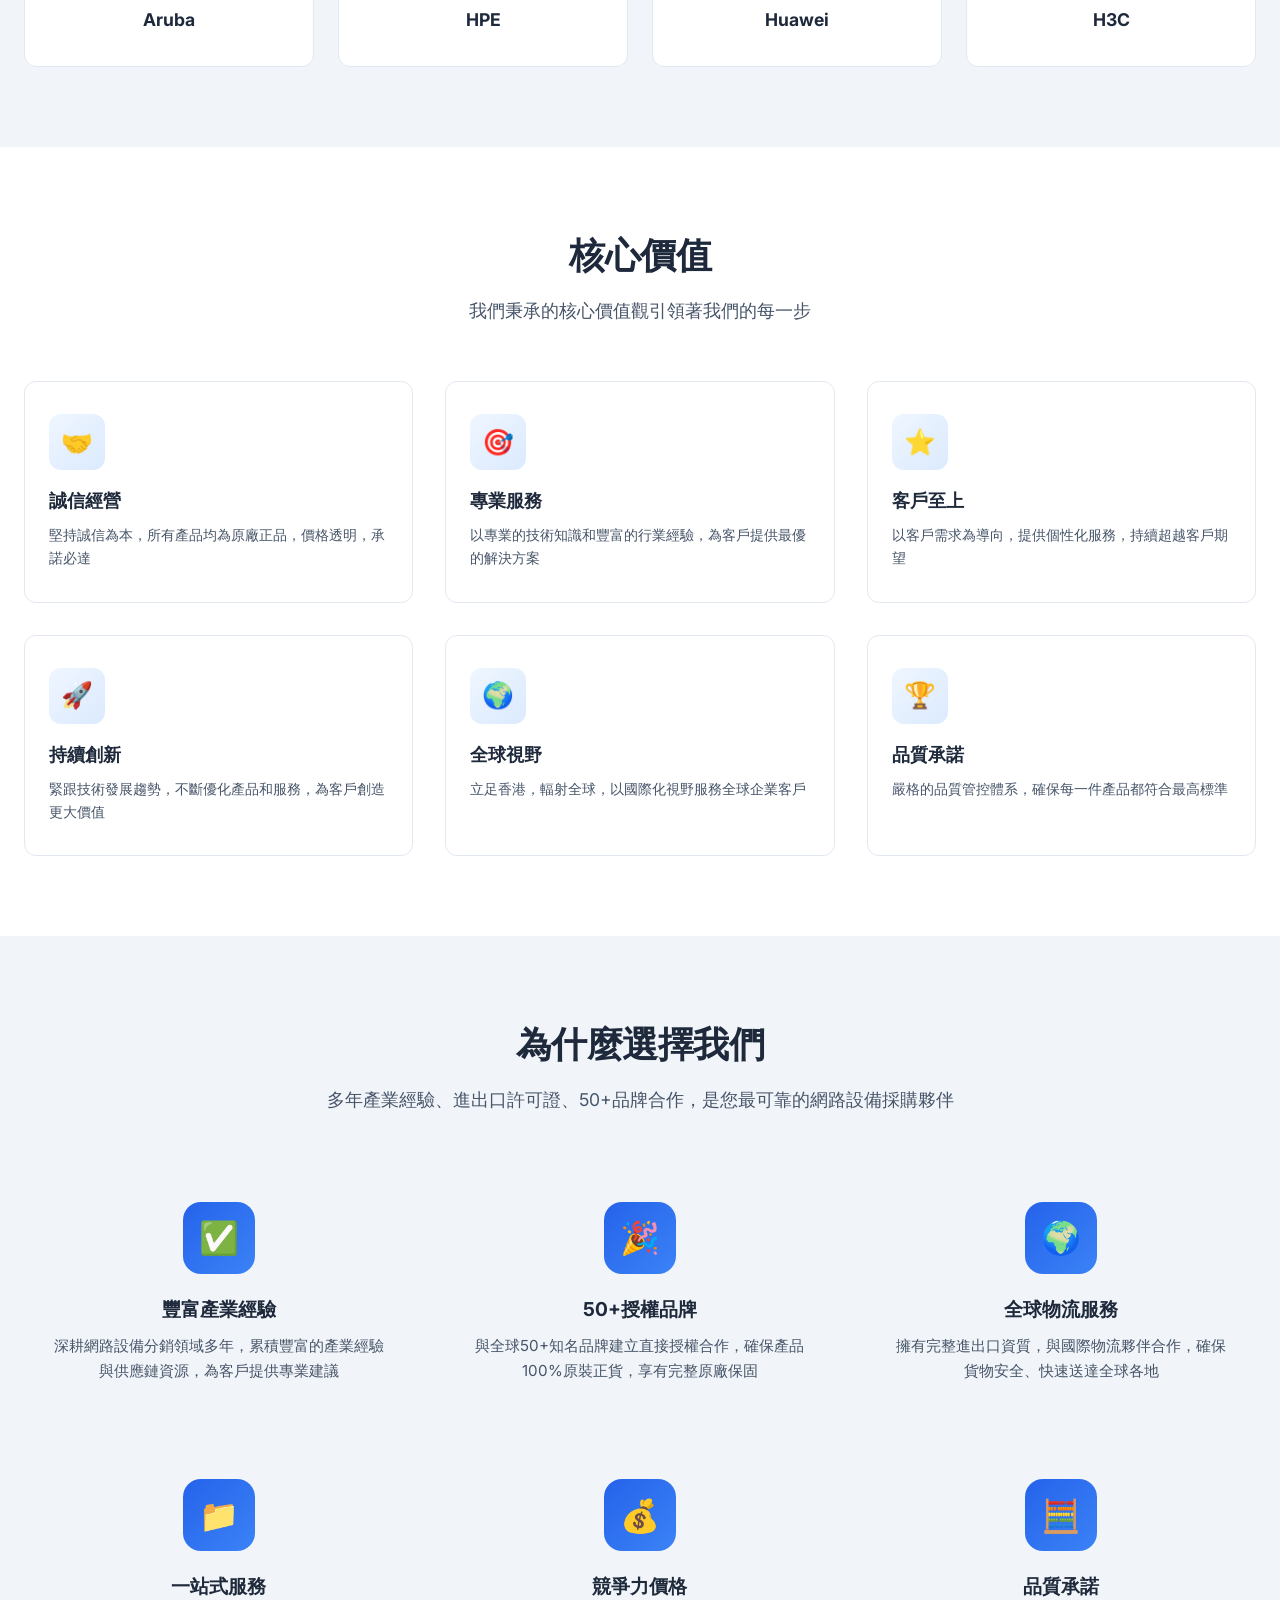
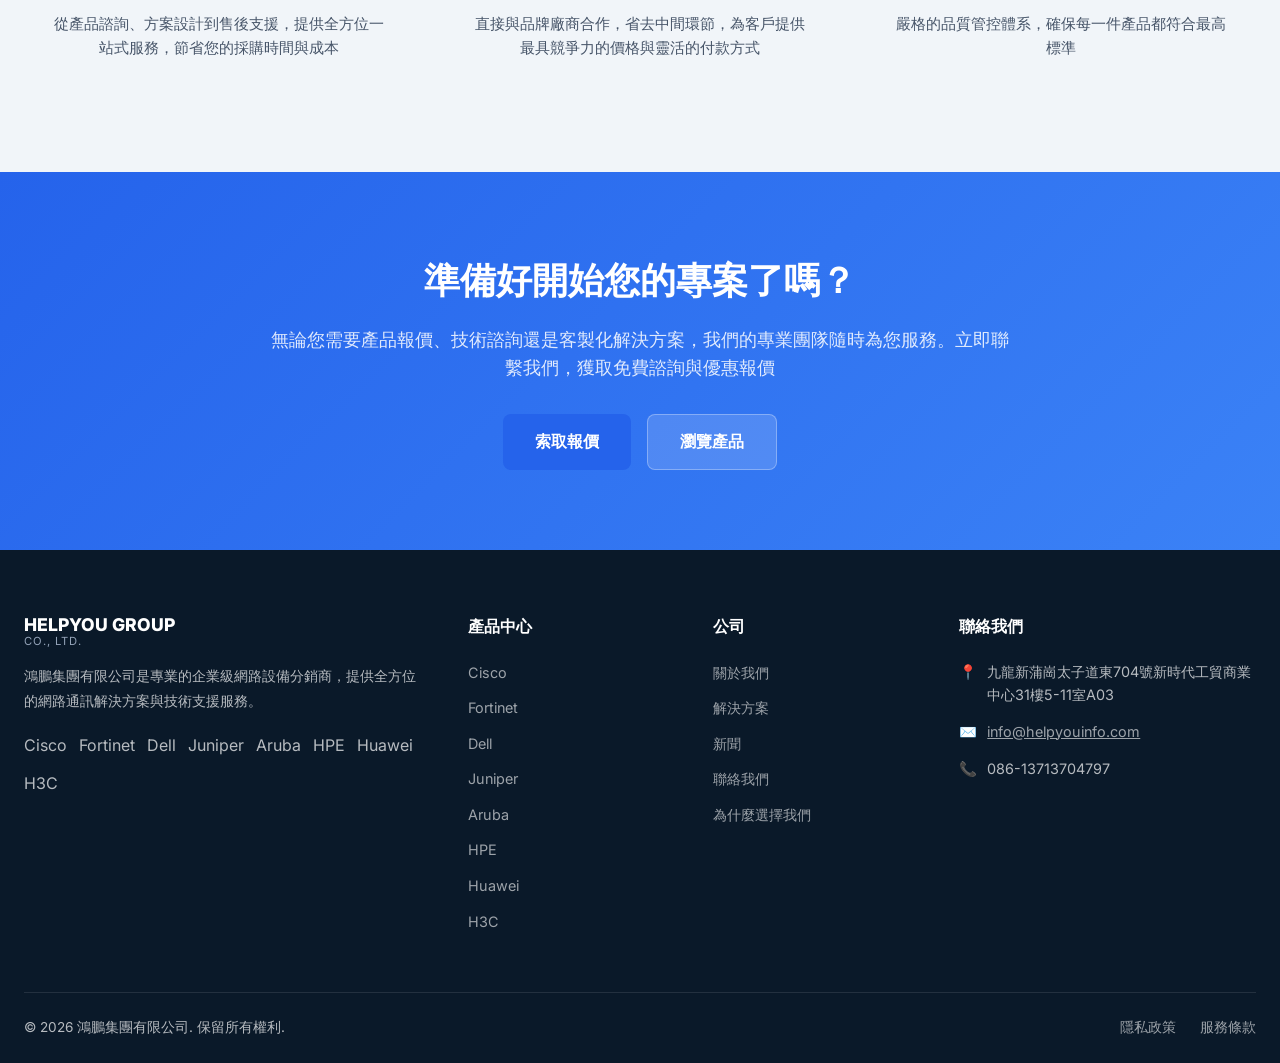
==== commit b22fe9a5: "Hero 区添加数据中心背景图(hero-bg.jpg)+面包屑导航 - 用 ImageGen 生成服务器机房背景图，PIL 处理掉水印 - .page-header 改用真实背景图，配合渐变暗角 o" ====
--- a/about.html
+++ b/about.html
@@ -15,6 +15,11 @@
     <div class="page-header" style="margin-top: 72px;">
         <h1 data-i18n="about_title">關於鴻鵬</h1>
         <p data-i18n="about_subtitle">專業的企業級網路設備分銷商</p>
+        <div class="breadcrumb">
+            <a href="index.html" data-i18n="nav_home">首頁</a>
+            <span class="sep">›</span>
+            <span class="current" data-i18n="nav_about">關於我們</span>
+        </div>
     </div>
 
     <!-- About Story Section -->
--- a/css/style.css
+++ b/css/style.css
@@ -692,21 +692,87 @@
 }
 
 .page-header {
-    background: linear-gradient(135deg, var(--primary), var(--primary-light));
-    color: white;
-    padding: 60px 0;
+    position: relative;
+    color: white;
+    padding: 90px 0;
     text-align: center;
+    overflow: hidden;
+    background-color: #061225;
+    background-image: url('../images/hero-bg.jpg');
+    background-size: cover;
+    background-position: center center;
+    background-repeat: no-repeat;
+}
+
+/* 暗化 overlay 让文字清晰可读 */
+.page-header::before {
+    content: '';
+    position: absolute;
+    inset: 0;
+    background:
+        /* 顶部底部暗角 */
+        linear-gradient(180deg, rgba(6,18,37,0.50) 0%, rgba(6,18,37,0.18) 30%, rgba(6,18,37,0.22) 70%, rgba(6,18,37,0.60) 100%),
+        /* 中央聚焦 */
+        radial-gradient(ellipse 70% 90% at 50% 50%, rgba(0,0,0,0) 30%, rgba(6,18,37,0.50) 100%);
+    pointer-events: none;
+}
+/* 整体暗化 overlay 让文字更清晰 */
+.page-header::after {
+    content: '';
+    position: absolute;
+    inset: 0;
+    background:
+        radial-gradient(ellipse 60% 80% at 50% 50%, transparent 0%, rgba(5,15,35,0.30) 70%, rgba(5,15,35,0.55) 100%);
+    pointer-events: none;
 }
 
 .page-header h1 {
-    font-size: 2.5rem;
+    position: relative;
+    z-index: 2;
+    font-size: 2.8rem;
     font-weight: 800;
     margin-bottom: 12px;
+    text-shadow: 0 2px 16px rgba(0,0,0,0.5);
+    letter-spacing: -0.01em;
 }
 
 .page-header p {
+    position: relative;
+    z-index: 2;
     font-size: 1.1rem;
-    color: rgba(255, 255, 255, 0.8);
+    color: rgba(255, 255, 255, 0.85);
+    text-shadow: 0 1px 8px rgba(0,0,0,0.4);
+}
+
+.page-header .breadcrumb {
+    position: relative;
+    z-index: 2;
+    margin-top: 16px;
+    font-size: 0.9rem;
+    color: rgba(255, 255, 255, 0.75);
+    display: flex;
+    align-items: center;
+    justify-content: center;
+    gap: 8px;
+}
+
+.page-header .breadcrumb a {
+    color: rgba(255, 255, 255, 0.85);
+    text-decoration: none;
+    transition: color 0.2s;
+}
+
+.page-header .breadcrumb a:hover {
+    color: #6ec6ff;
+}
+
+.page-header .breadcrumb .sep {
+    opacity: 0.5;
+    font-size: 0.7rem;
+}
+
+.page-header .breadcrumb .current {
+    color: rgba(255, 255, 255, 0.95);
 }
 
 .filter-bar {
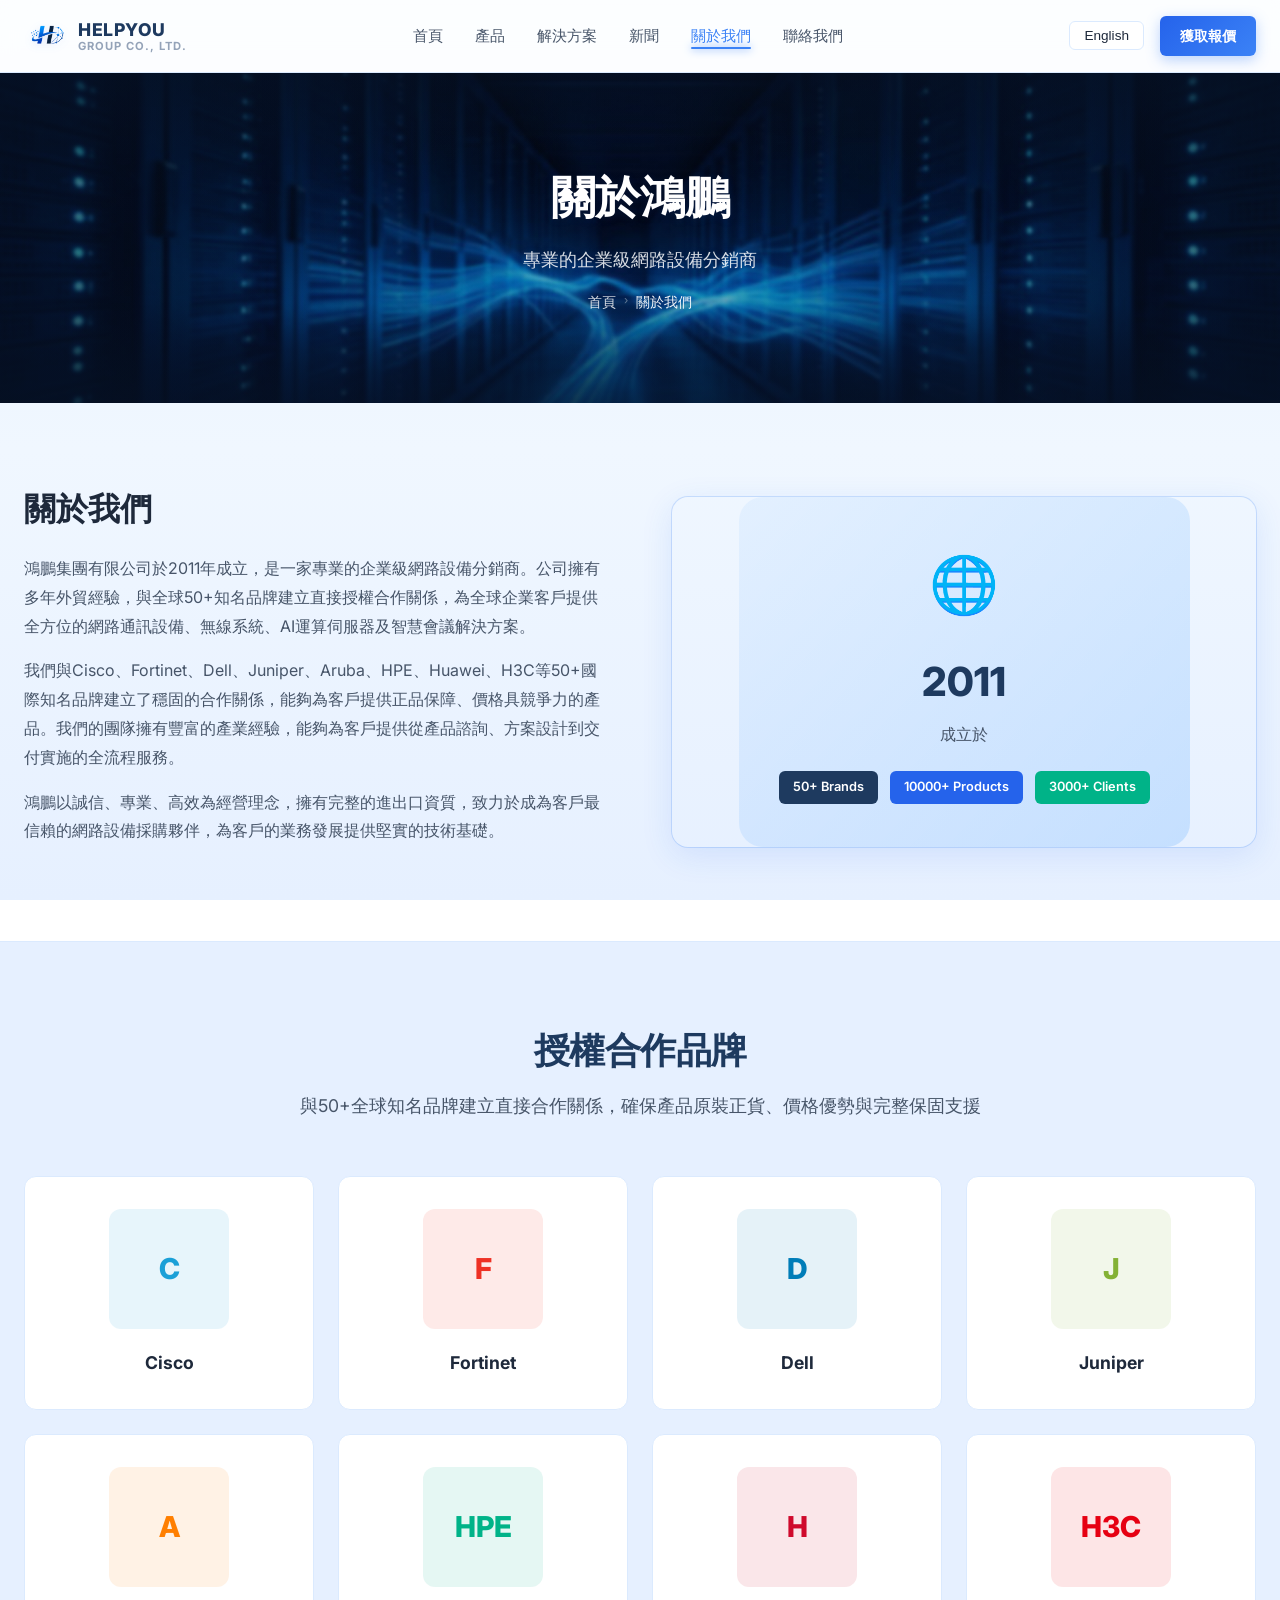
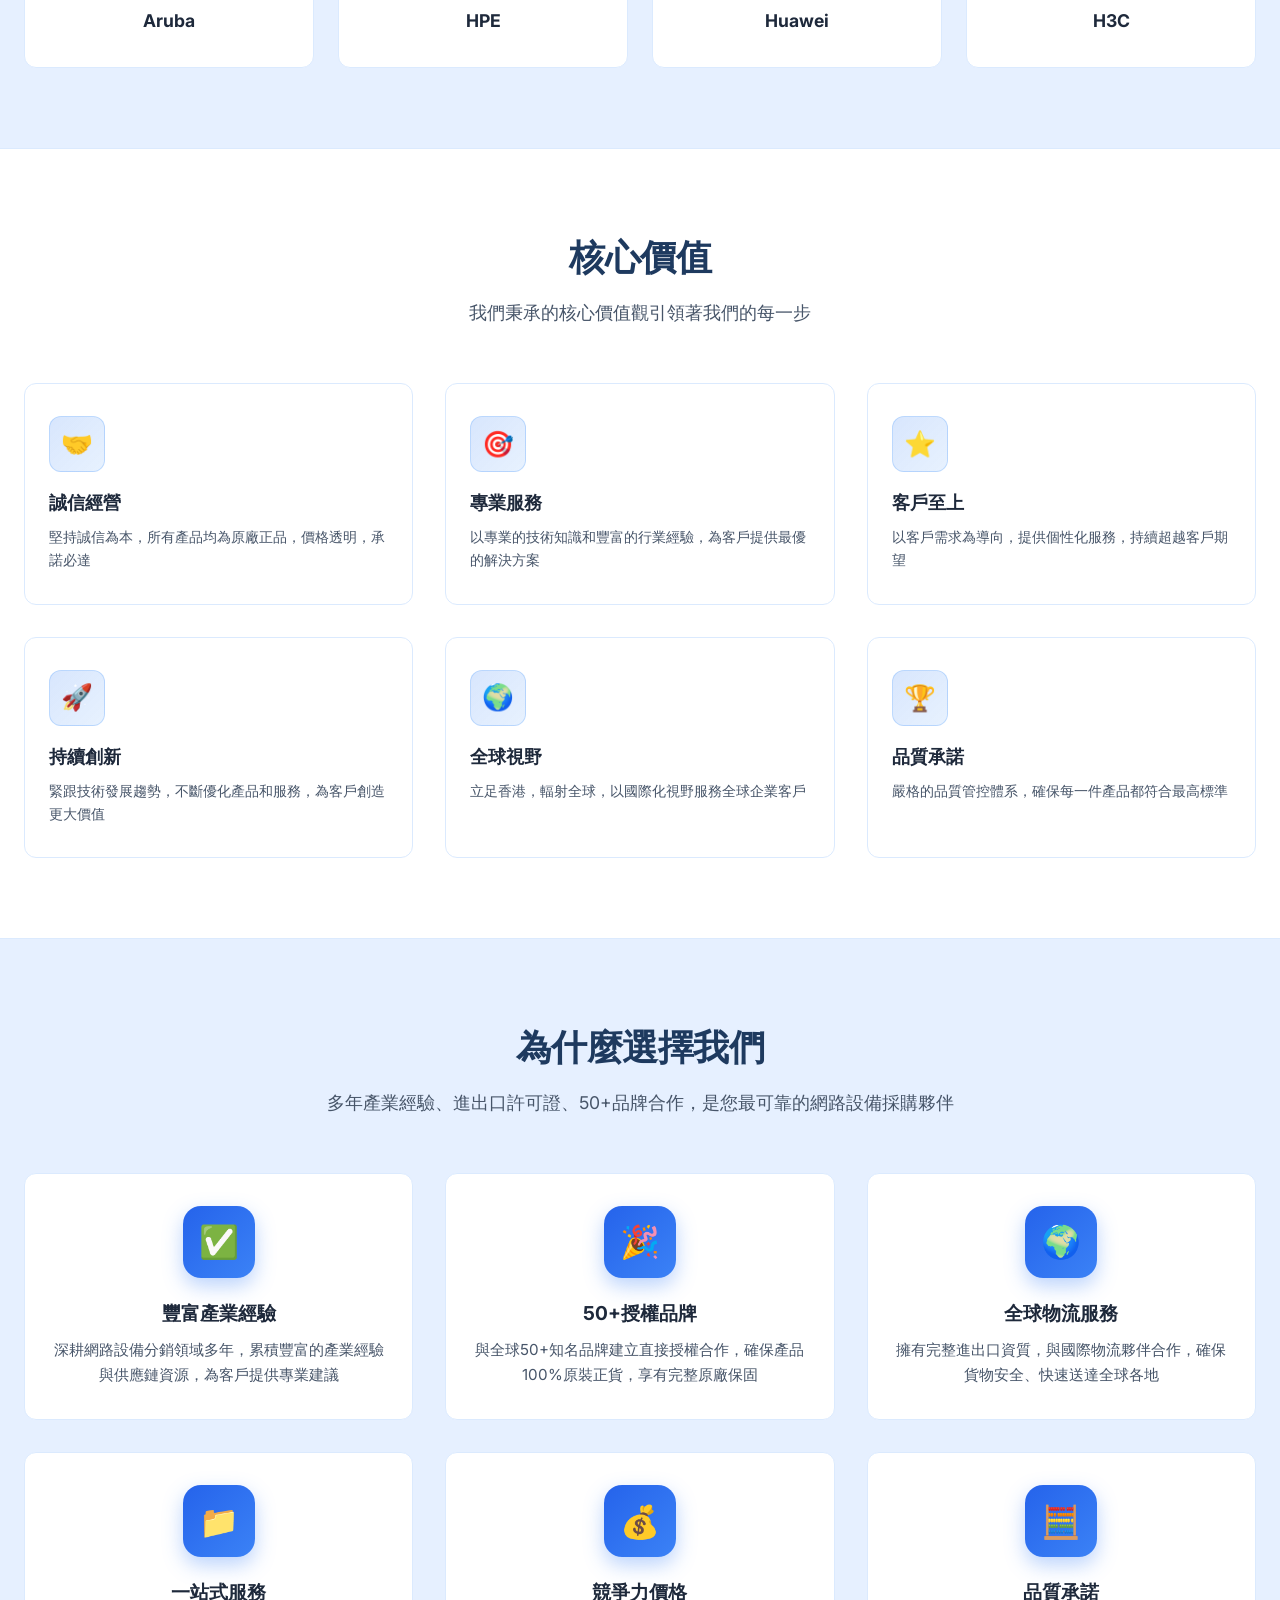
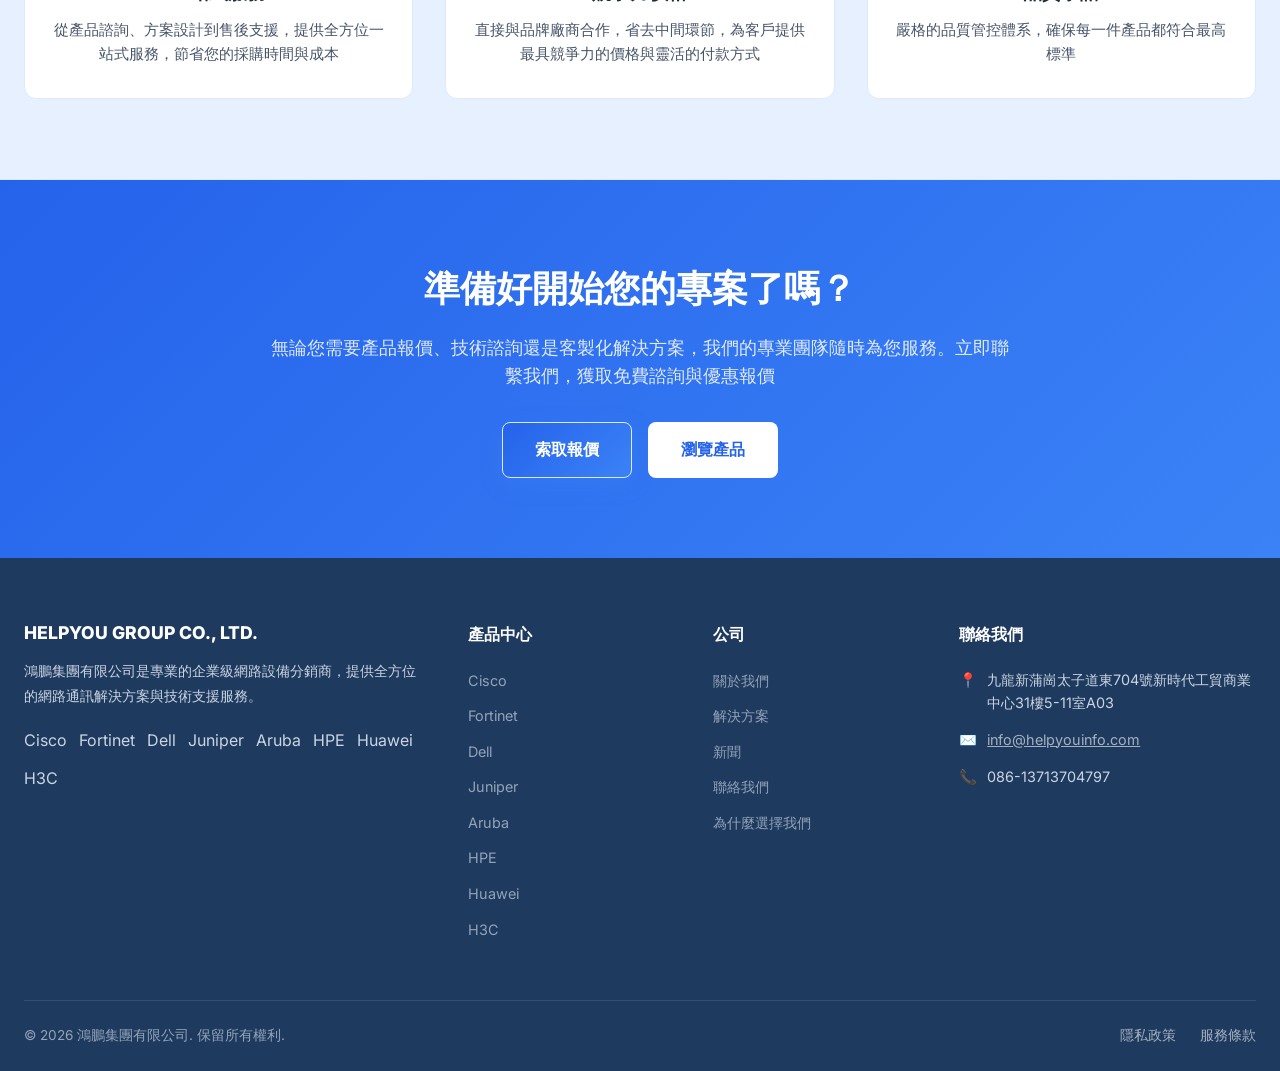
==== commit 49339e51: "feat: add admin panel with content management and analytics - admin.html: password-protected CMS pan" ====
--- a/about.html
+++ b/about.html
@@ -194,8 +194,10 @@
 
     <div id="footer-placeholder"></div>
 
+    <script src="js/config.js"></script>
     <script src="js/i18n.js"></script>
     <script src="js/products.js"></script>
     <script src="js/main.js"></script>
+    <script src="js/analytics.js"></script>
 </body>
 </html>
--- a/css/style.css
+++ b/css/style.css
@@ -3,17 +3,20 @@
    ============================================ */
 
 :root {
-    --primary: #1a1a2e;
-    --primary-light: #16213e;
+    /* === 淡蓝主题 === */
+    --primary: #1e3a5f;
+    --primary-light: #2c5282;
     --accent: #2563eb;
     --accent-light: #3b82f6;
     --accent-dark: #1d4ed8;
-    --bg-light: #f8fafc;
-    --bg-gray: #f1f5f9;
-    --text-dark: #1e293b;
-    --text-medium: #475569;
-    --text-light: #94a3b8;
-    --border: #e2e8f0;
+    --bg-light: #f0f7ff;       /* body 底色 极浅蓝 */
+    --bg-gray: #e6f0ff;        /* section gray 浅蓝灰 */
+    --text-dark: #1e293b;      /* 主文字深色 */
+    --text-medium: #475569;    /* 次文字 */
+    --text-light: #94a3b8;     /* 浅文字 */
+    --border: #dbeafe;         /* 浅蓝边框 */
+    --card-bg: #ffffff;        /* 卡片白底 */
+    --card-bg-hover: #f8faff;
     --success: #10b981;
     --warning: #f59e0b;
     --white: #ffffff;
@@ -34,7 +37,8 @@
     color: var(--text-dark);
     line-height: 1.6;
     overflow-x: hidden;
-    background: #ffffff;
+    background: linear-gradient(180deg, #e6f0ff 0%, #f0f7ff 50%, #e6f0ff 100%);
+    background-attachment: fixed;
 }
 
 /* ==================== Header ==================== */
@@ -44,14 +48,16 @@
     left: 0;
     right: 0;
     z-index: 1000;
-    background: rgba(255, 255, 255, 0.95);
-    backdrop-filter: blur(10px);
+    background: rgba(255, 255, 255, 0.88);
+    backdrop-filter: blur(15px);
+    -webkit-backdrop-filter: blur(15px);
     border-bottom: 1px solid var(--border);
     transition: all 0.3s ease;
 }
 
 .header.scrolled {
-    box-shadow: 0 2px 20px rgba(0, 0, 0, 0.08);
+    background: rgba(255, 255, 255, 0.96);
+    box-shadow: 0 2px 20px rgba(37, 99, 235, 0.1);
 }
 
 .header-container {
@@ -73,6 +79,17 @@
     font-weight: 700;
     font-size: 1.25rem;
     letter-spacing: 0.5px;
+}
+
+.logo-img {
+    height: 44px;
+    width: auto;
+    object-fit: contain;
+    filter: drop-shadow(0 2px 4px rgba(37, 99, 235, 0.15));
+}
+
+.logo-text .logo-main {
+    color: var(--text-dark);
 }
 
 .logo-icon {
@@ -88,13 +105,6 @@
     font-weight: 800;
 }
 
-.logo-img {
-    height: 44px;
-    width: auto;
-    object-fit: contain;
-    border-radius: 4px;
-}
-
 .logo-text {
     display: flex;
     flex-direction: column;
@@ -104,6 +114,7 @@
 .logo-text .logo-main {
     font-size: 1.1rem;
     font-weight: 800;
+    color: var(--primary);
 }
 
 .logo-text .logo-sub {
@@ -130,7 +141,7 @@
 
 .nav-link:hover,
 .nav-link.active {
-    color: var(--accent);
+    color: var(--accent-light);
 }
 
 .nav-link.active::after {
@@ -142,6 +153,7 @@
     height: 2px;
     background: var(--accent-light);
     border-radius: 2px;
+    box-shadow: 0 0 8px var(--accent-light);
 }
 
 .header-actions {
@@ -151,7 +163,7 @@
 }
 
 .lang-toggle {
-    background: var(--bg-gray);
+    background: #ffffff;
     border: 1px solid var(--border);
     color: var(--text-dark);
     padding: 6px 14px;
@@ -166,11 +178,12 @@
 }
 
 .lang-toggle:hover {
-    background: #e2e8f0;
+    background: var(--bg-gray);
+    border-color: var(--accent);
 }
 
 .btn-quote {
-    background: var(--accent);
+    background: linear-gradient(135deg, var(--accent), var(--accent-light));
     color: white;
     padding: 8px 20px;
     border-radius: 6px;
@@ -179,11 +192,13 @@
     font-weight: 600;
     transition: all 0.2s;
     white-space: nowrap;
+    box-shadow: 0 4px 14px rgba(59, 130, 246, 0.35);
 }
 
 .btn-quote:hover {
-    background: var(--accent-dark);
+    background: linear-gradient(135deg, var(--accent-dark), var(--accent));
     transform: translateY(-1px);
+    box-shadow: 0 6px 20px rgba(59, 130, 246, 0.5);
 }
 
 .mobile-menu-btn {
@@ -197,7 +212,7 @@
 
 /* ==================== Hero Section ==================== */
 .hero {
-    background: #ffffff;
+    background: transparent;
     color: var(--text-dark);
     padding: 140px 0 80px;
     position: relative;
@@ -211,7 +226,7 @@
     right: -10%;
     width: 700px;
     height: 700px;
-    background: radial-gradient(circle, rgba(37, 99, 235, 0.04) 0%, transparent 70%);
+    background: radial-gradient(circle, rgba(59, 130, 246, 0.12) 0%, transparent 70%);
     border-radius: 50%;
 }
 
@@ -222,7 +237,7 @@
     left: -5%;
     width: 400px;
     height: 400px;
-    background: radial-gradient(circle, rgba(59, 130, 246, 0.03) 0%, transparent 70%);
+    background: radial-gradient(circle, rgba(96, 165, 250, 0.10) 0%, transparent 70%);
     border-radius: 50%;
 }
 
@@ -246,13 +261,14 @@
     display: inline-flex;
     align-items: center;
     gap: 8px;
-    background: #eff6ff;
-    border: 1px solid #bfdbfe;
+    background: rgba(59, 130, 246, 0.15);
+    border: 1px solid rgba(96, 165, 250, 0.4);
     padding: 6px 16px;
     border-radius: 50px;
     font-size: 0.85rem;
-    color: var(--accent);
+    color: var(--accent-dark);
     margin-bottom: 24px;
+    backdrop-filter: blur(8px);
 }
 
 .hero h1 {
@@ -261,7 +277,7 @@
     line-height: 1.2;
     margin-bottom: 20px;
     letter-spacing: -0.5px;
-    color: var(--text-dark);
+    color: var(--primary);
 }
 
 .hero-subtitle {
@@ -287,7 +303,7 @@
     justify-content: center;
     border-radius: 16px;
     overflow: hidden;
-    box-shadow: 0 8px 32px rgba(0, 0, 0, 0.08);
+    box-shadow: 0 12px 40px rgba(37, 99, 235, 0.12), 0 0 0 1px rgba(59, 130, 246, 0.2);
 }
 
 .hero-scene-img {
@@ -300,7 +316,7 @@
 }
 
 .btn-primary {
-    background: var(--accent);
+    background: linear-gradient(135deg, var(--accent), var(--accent-light));
     color: white;
     padding: 14px 32px;
     border-radius: 8px;
@@ -311,16 +327,18 @@
     display: inline-flex;
     align-items: center;
     gap: 8px;
+    box-shadow: 0 6px 20px rgba(59, 130, 246, 0.35);
+    border: 1px solid var(--border);
 }
 
 .btn-primary:hover {
-    background: var(--accent-dark);
+    background: linear-gradient(135deg, var(--accent-dark), var(--accent));
     transform: translateY(-2px);
-    box-shadow: 0 8px 24px rgba(37, 99, 235, 0.4);
+    box-shadow: 0 10px 28px rgba(59, 130, 246, 0.55);
 }
 
 .btn-secondary {
-    background: white;
+    background: #ffffff;
     color: var(--accent);
     padding: 14px 32px;
     border-radius: 8px;
@@ -332,17 +350,20 @@
     display: inline-flex;
     align-items: center;
     gap: 8px;
+    backdrop-filter: blur(8px);
 }
 
 .btn-secondary:hover {
     background: var(--bg-gray);
     border-color: var(--accent);
+    color: var(--accent-dark);
     transform: translateY(-2px);
 }
 
 /* ==================== Stats Bar ==================== */
 .stats-bar {
-    background: var(--bg-gray);
+    background: #ffffff;
+    backdrop-filter: blur(10px);
     padding: 40px 0;
     border-top: 1px solid var(--border);
     border-bottom: 1px solid var(--border);
@@ -377,10 +398,13 @@
 /* ==================== Section General ==================== */
 .section {
     padding: 80px 0;
+    position: relative;
 }
 
 .section-gray {
     background: var(--bg-gray);
+    border-top: 1px solid var(--border);
+    border-bottom: 1px solid var(--border);
 }
 
 .section-container {
@@ -397,7 +421,7 @@
 .section-title {
     font-size: 2.25rem;
     font-weight: 800;
-    color: var(--text-dark);
+    color: var(--primary);
     margin-bottom: 12px;
     letter-spacing: -0.5px;
 }
@@ -417,7 +441,7 @@
 }
 
 .brand-card {
-    background: white;
+    background: var(--card-bg);
     border-radius: 12px;
     padding: 32px 24px;
     text-align: center;
@@ -430,12 +454,14 @@
     flex-direction: column;
     align-items: center;
     gap: 12px;
+    backdrop-filter: blur(8px);
 }
 
 .brand-card:hover {
     transform: translateY(-4px);
-    box-shadow: 0 12px 32px rgba(0, 0, 0, 0.1);
+    background: var(--card-bg-hover);
     border-color: var(--accent);
+    box-shadow: 0 12px 32px rgba(59, 130, 246, 0.2);
 }
 
 .brand-logo-box {
@@ -446,7 +472,7 @@
     align-items: center;
     justify-content: center;
     margin-bottom: 8px;
-    background: var(--bg-gray);
+    background: #ffffff;
     padding: 16px;
     overflow: hidden;
 }
@@ -458,20 +484,21 @@
 }
 
 .brand-logo-box-more {
-    background: linear-gradient(135deg, #2563eb, #3b82f6);
+    background: linear-gradient(135deg, var(--accent), var(--accent-light));
     font-size: 1.5rem;
     font-weight: 800;
     color: white;
 }
 
 .brand-card-more {
-    background: linear-gradient(135deg, #f8fafc, #f1f5f9);
+    background: linear-gradient(135deg, rgba(59, 130, 246, 0.15), rgba(96, 165, 250, 0.1));
     border-color: var(--accent);
 }
 
 .brand-name {
     font-size: 1.1rem;
     font-weight: 700;
+    color: var(--text-dark);
 }
 
 /* ==================== Product Categories ==================== */
@@ -482,17 +509,19 @@
 }
 
 .category-card {
-    background: white;
+    background: var(--card-bg);
     border-radius: 12px;
     padding: 32px 24px;
     transition: all 0.3s;
     border: 1px solid var(--border);
     text-align: center;
+    backdrop-filter: blur(8px);
 }
 
 .category-card:hover {
     transform: translateY(-4px);
-    box-shadow: 0 12px 32px rgba(0, 0, 0, 0.08);
+    background: var(--card-bg-hover);
+    box-shadow: 0 12px 32px rgba(59, 130, 246, 0.2);
     border-color: var(--accent);
 }
 
@@ -500,7 +529,8 @@
     width: 64px;
     height: 64px;
     margin: 0 auto 16px;
-    background: linear-gradient(135deg, #eff6ff, #dbeafe);
+    background: linear-gradient(135deg, rgba(59, 130, 246, 0.2), rgba(96, 165, 250, 0.15));
+    border: 1px solid rgba(96, 165, 250, 0.3);
     border-radius: 16px;
     display: flex;
     align-items: center;
@@ -512,6 +542,7 @@
     font-size: 1.15rem;
     font-weight: 700;
     margin-bottom: 8px;
+    color: var(--text-dark);
 }
 
 .category-desc {
@@ -530,6 +561,18 @@
 .feature-card {
     text-align: center;
     padding: 32px 24px;
+    background: var(--card-bg);
+    border-radius: 12px;
+    border: 1px solid var(--border);
+    transition: all 0.3s;
+    backdrop-filter: blur(8px);
+}
+
+.feature-card:hover {
+    background: var(--card-bg-hover);
+    border-color: rgba(59, 130, 246, 0.4);
+    transform: translateY(-4px);
+    box-shadow: 0 12px 32px rgba(59, 130, 246, 0.18);
 }
 
 .feature-icon {
@@ -543,12 +586,14 @@
     justify-content: center;
     font-size: 2rem;
     color: white;
+    box-shadow: 0 8px 20px rgba(59, 130, 246, 0.35);
 }
 
 .feature-title {
     font-size: 1.2rem;
     font-weight: 700;
     margin-bottom: 10px;
+    color: var(--text-dark);
 }
 
 .feature-desc {
@@ -585,20 +630,20 @@
 
 /* Override btn-secondary inside CTA (on colored bg) */
 .cta-section .btn-secondary {
-    background: rgba(255, 255, 255, 0.15);
-    color: white;
-    border: 1px solid rgba(255, 255, 255, 0.3);
+    background: #ffffff;
+    color: var(--accent);
+    border: 1px solid rgba(255, 255, 255, 0.5);
 }
 
 .cta-section .btn-secondary:hover {
-    background: rgba(255, 255, 255, 0.25);
-    border-color: rgba(255, 255, 255, 0.5);
+    background: #f0f7ff;
+    border-color: #ffffff;
 }
 
 /* ==================== Footer ==================== */
 .footer {
-    background: #0a1929;
-    color: rgba(255, 255, 255, 0.7);
+    background: #1e3a5f;
+    color: #cbd5e1;
     padding: 64px 0 24px;
 }
 
@@ -653,14 +698,14 @@
 }
 
 .footer-links a {
-    color: rgba(255, 255, 255, 0.6);
+    color: #94a3b8;
     text-decoration: none;
     font-size: 0.9rem;
     transition: color 0.2s;
 }
 
 .footer-links a:hover {
-    color: white;
+    color: #60a5fa;
 }
 
 .footer-contact-item {
@@ -682,13 +727,14 @@
     justify-content: space-between;
     align-items: center;
     font-size: 0.85rem;
+    color: #94a3b8;
 }
 
 /* ==================== Products Page ==================== */
 .products-page {
     padding-top: 120px;
     min-height: 100vh;
-    background: var(--bg-light);
+    background: transparent;
 }
 
 .page-header {
@@ -732,7 +778,7 @@
     font-size: 2.8rem;
     font-weight: 800;
     margin-bottom: 12px;
-    text-shadow: 0 2px 16px rgba(0,0,0,0.5);
+    text-shadow: 0 2px 8px rgba(37, 99, 235, 0.1);
     letter-spacing: -0.01em;
 }
 
@@ -741,7 +787,7 @@
     z-index: 2;
     font-size: 1.1rem;
     color: rgba(255, 255, 255, 0.85);
-    text-shadow: 0 1px 8px rgba(0,0,0,0.4);
+    text-shadow: 0 1px 8px rgba(37, 99, 235, 0.15);
 }
 
 .page-header .breadcrumb {
@@ -776,11 +822,13 @@
 }
 
 .filter-bar {
-    background: white;
+    background: #ffffff;
+    backdrop-filter: blur(10px);
     padding: 24px;
     border-radius: 12px;
     margin-bottom: 32px;
-    box-shadow: 0 1px 3px rgba(0, 0, 0, 0.08);
+    border: 1px solid var(--border);
+    box-shadow: 0 4px 20px rgba(37, 99, 235, 0.12);
     position: sticky;
     top: 88px;
     z-index: 100;
@@ -806,7 +854,7 @@
     padding: 8px 18px;
     border-radius: 8px;
     border: 1px solid var(--border);
-    background: white;
+    background: #ffffff;
     color: var(--text-medium);
     font-size: 0.9rem;
     font-weight: 500;
@@ -819,13 +867,15 @@
 
 .brand-filter-btn:hover {
     border-color: var(--accent);
-    color: var(--accent);
+    color: var(--accent-light);
+    background: rgba(59, 130, 246, 0.1);
 }
 
 .brand-filter-btn.active {
-    background: var(--accent);
+    background: linear-gradient(135deg, var(--accent), var(--accent-light));
     color: white;
     border-color: var(--accent);
+    box-shadow: 0 4px 14px rgba(59, 130, 246, 0.4);
 }
 
 .brand-filter-btn .brand-dot {
@@ -844,7 +894,7 @@
     padding: 6px 16px;
     border-radius: 6px;
     border: 1px solid var(--border);
-    background: white;
+    background: #ffffff;
     color: var(--text-medium);
     font-size: 0.85rem;
     cursor: pointer;
@@ -853,13 +903,14 @@
 
 .category-filter-btn:hover {
     border-color: var(--accent);
-    color: var(--accent);
+    color: var(--accent-light);
+    background: rgba(59, 130, 246, 0.1);
 }
 
 .category-filter-btn.active {
-    background: var(--bg-gray);
-    color: var(--primary);
-    border-color: var(--primary);
+    background: rgba(59, 130, 246, 0.2);
+    color: var(--accent-light);
+    border-color: var(--accent);
     font-weight: 600;
 }
 
@@ -870,18 +921,21 @@
 }
 
 .product-card {
-    background: white;
+    background: #ffffff;
     border-radius: 12px;
     overflow: hidden;
     transition: all 0.3s;
     border: 1px solid var(--border);
+    backdrop-filter: blur(8px);
     display: flex;
     flex-direction: column;
 }
 
 .product-card:hover {
     transform: translateY(-4px);
-    box-shadow: 0 12px 32px rgba(0, 0, 0, 0.1);
+    background: #ffffff;
+    border-color: rgba(59, 130, 246, 0.5);
+    box-shadow: 0 12px 32px rgba(59, 130, 246, 0.2);
 }
 
 .product-image {
@@ -891,6 +945,15 @@
     justify-content: center;
     position: relative;
     overflow: hidden;
+    background: #ffffff;
+}
+
+.product-img {
+    width: 100%;
+    height: 100%;
+    object-fit: contain;
+    object-position: center;
+    padding: 12px;
 }
 
 .product-image-bg {
@@ -899,7 +962,7 @@
     left: 0;
     right: 0;
     bottom: 0;
-    opacity: 0.1;
+    opacity: 0.12;
 }
 
 .product-image-content {
@@ -947,7 +1010,7 @@
 
 .product-category {
     font-size: 0.8rem;
-    color: var(--accent);
+    color: var(--accent-light);
     font-weight: 600;
     margin-bottom: 10px;
     text-transform: uppercase;
@@ -970,12 +1033,13 @@
 }
 
 .spec-tag {
-    background: var(--bg-gray);
-    color: var(--text-medium);
+    background: rgba(59, 130, 246, 0.12);
+    color: var(--accent-light);
     padding: 3px 10px;
     border-radius: 4px;
     font-size: 0.75rem;
     font-weight: 500;
+    border: 1px solid rgba(96, 165, 250, 0.2);
 }
 
 .product-actions {
@@ -985,7 +1049,7 @@
 
 .btn-inquire {
     flex: 1;
-    background: var(--accent);
+    background: linear-gradient(135deg, var(--accent), var(--accent-light));
     color: white;
     padding: 8px 16px;
     border-radius: 6px;
@@ -999,12 +1063,13 @@
 }
 
 .btn-inquire:hover {
-    background: var(--accent-dark);
+    background: linear-gradient(135deg, var(--accent-dark), var(--accent));
+    box-shadow: 0 4px 14px rgba(59, 130, 246, 0.4);
 }
 
 .btn-details {
     flex: 1;
-    background: white;
+    background: #ffffff;
     color: var(--text-medium);
     padding: 8px 16px;
     border-radius: 6px;
@@ -1014,11 +1079,13 @@
     text-align: center;
     border: 1px solid var(--border);
     transition: all 0.2s;
+    cursor: pointer;
 }
 
 .btn-details:hover {
     border-color: var(--accent);
-    color: var(--accent);
+    color: var(--accent-light);
+    background: rgba(59, 130, 246, 0.1);
 }
 
 .no-results {
@@ -1057,7 +1124,7 @@
 .about-visual {
     border-radius: 16px;
     overflow: hidden;
-    box-shadow: 0 8px 32px rgba(0, 0, 0, 0.1);
+    box-shadow: 0 8px 32px rgba(37, 99, 235, 0.12), 0 0 0 1px rgba(59, 130, 246, 0.2);
     display: flex;
     align-items: center;
     justify-content: center;
@@ -1077,16 +1144,19 @@
 }
 
 .value-card {
-    background: white;
+    background: var(--card-bg);
     border-radius: 12px;
     padding: 32px 24px;
     border: 1px solid var(--border);
     transition: all 0.3s;
+    backdrop-filter: blur(8px);
 }
 
 .value-card:hover {
     transform: translateY(-4px);
-    box-shadow: 0 12px 32px rgba(0, 0, 0, 0.08);
+    background: var(--card-bg-hover);
+    border-color: rgba(59, 130, 246, 0.4);
+    box-shadow: 0 12px 32px rgba(59, 130, 246, 0.18);
 }
 
 .value-icon {
@@ -1098,13 +1168,15 @@
     justify-content: center;
     font-size: 1.6rem;
     margin-bottom: 16px;
-    background: linear-gradient(135deg, #eff6ff, #dbeafe);
+    background: linear-gradient(135deg, rgba(59, 130, 246, 0.2), rgba(96, 165, 250, 0.15));
+    border: 1px solid rgba(96, 165, 250, 0.3);
 }
 
 .value-title {
     font-size: 1.15rem;
     font-weight: 700;
     margin-bottom: 8px;
+    color: var(--text-dark);
 }
 
 .value-desc {
@@ -1121,19 +1193,20 @@
 }
 
 .contact-info-card {
-    background: white;
+    background: var(--card-bg);
     border: 1px solid var(--border);
     border-radius: 16px;
     padding: 40px;
     color: var(--text-dark);
-    box-shadow: 0 4px 24px rgba(0, 0, 0, 0.06);
+    backdrop-filter: blur(8px);
+    box-shadow: 0 4px 24px rgba(37, 99, 235, 0.12);
 }
 
 .contact-info-card h3 {
     font-size: 1.5rem;
     font-weight: 700;
     margin-bottom: 24px;
-    color: var(--primary);
+    color: var(--accent-light);
 }
 
 .contact-info-item {
@@ -1145,7 +1218,8 @@
 .contact-info-item .icon {
     width: 48px;
     height: 48px;
-    background: rgba(0, 123, 255, 0.08);
+    background: rgba(59, 130, 246, 0.15);
+    border: 1px solid rgba(96, 165, 250, 0.3);
     border-radius: 10px;
     display: flex;
     align-items: center;
@@ -1171,21 +1245,28 @@
 }
 
 .contact-info-item .value a {
-    color: var(--primary);
+    color: var(--accent-light);
     text-decoration: none;
 }
 
+.contact-info-item .value a:hover {
+    color: var(--accent);
+}
+
 .contact-form-card {
-    background: white;
+    background: var(--card-bg);
     border-radius: 16px;
     padding: 40px;
     border: 1px solid var(--border);
+    backdrop-filter: blur(8px);
+    box-shadow: 0 4px 24px rgba(37, 99, 235, 0.12);
 }
 
 .contact-form-card h3 {
     font-size: 1.5rem;
     font-weight: 700;
     margin-bottom: 24px;
+    color: var(--text-dark);
 }
 
 .form-group {
@@ -1202,7 +1283,7 @@
     display: block;
     font-size: 0.9rem;
     font-weight: 600;
-    color: var(--text-dark);
+    color: var(--text-medium);
     margin-bottom: 6px;
 }
 
@@ -1215,8 +1296,14 @@
     border-radius: 8px;
     font-size: 0.95rem;
     color: var(--text-dark);
-    transition: border-color 0.2s;
+    background: #ffffff;
+    transition: all 0.2s;
     font-family: inherit;
+}
+
+.form-input::placeholder,
+.form-textarea::placeholder {
+    color: var(--text-light);
 }
 
 .form-input:focus,
@@ -1224,7 +1311,24 @@
 .form-textarea:focus {
     outline: none;
     border-color: var(--accent);
-    box-shadow: 0 0 0 3px rgba(37, 99, 235, 0.1);
+    background: rgba(59, 130, 246, 0.08);
+    box-shadow: 0 0 0 3px rgba(59, 130, 246, 0.15);
+}
+
+.form-select {
+    background-image: linear-gradient(45deg, transparent 50%, var(--accent-light) 50%),
+                      linear-gradient(135deg, var(--accent-light) 50%, transparent 50%);
+    background-position: calc(100% - 18px) 50%, calc(100% - 12px) 50%;
+    background-size: 6px 6px;
+    background-repeat: no-repeat;
+    appearance: none;
+    -webkit-appearance: none;
+    padding-right: 36px;
+}
+
+.form-select option {
+    background: var(--primary);
+    color: var(--text-dark);
 }
 
 .form-textarea {
@@ -1234,7 +1338,7 @@
 
 .btn-submit {
     width: 100%;
-    background: var(--accent);
+    background: linear-gradient(135deg, var(--accent), var(--accent-light));
     color: white;
     padding: 14px;
     border-radius: 8px;
@@ -1243,10 +1347,13 @@
     font-weight: 600;
     cursor: pointer;
     transition: all 0.2s;
+    box-shadow: 0 6px 20px rgba(59, 130, 246, 0.35);
 }
 
 .btn-submit:hover {
-    background: var(--accent-dark);
+    background: linear-gradient(135deg, var(--accent-dark), var(--accent));
+    box-shadow: 0 10px 28px rgba(59, 130, 246, 0.55);
+    transform: translateY(-2px);
 }
 
 /* ==================== Modal ==================== */
@@ -1257,7 +1364,8 @@
     left: 0;
     right: 0;
     bottom: 0;
-    background: rgba(0, 0, 0, 0.6);
+    background: rgba(0, 0, 0, 0.75);
+    backdrop-filter: blur(8px);
     z-index: 2000;
     align-items: center;
     justify-content: center;
@@ -1269,7 +1377,7 @@
 }
 
 .modal-content {
-    background: white;
+    background: #ffffff;
     border-radius: 16px;
     max-width: 600px;
     width: 100%;
@@ -1277,14 +1385,17 @@
     overflow-y: auto;
     padding: 40px;
     position: relative;
+    border: 1px solid rgba(96, 165, 250, 0.3);
+    box-shadow: 0 20px 60px rgba(37, 99, 235, 0.12), 0 0 0 1px rgba(59, 130, 246, 0.15);
+    color: var(--text-dark);
 }
 
 .modal-close {
     position: absolute;
     top: 16px;
     right: 16px;
-    background: var(--bg-gray);
-    border: none;
+    background: #ffffff;
+    border: 1px solid var(--border);
     width: 36px;
     height: 36px;
     border-radius: 50%;
@@ -1294,10 +1405,13 @@
     align-items: center;
     justify-content: center;
     color: var(--text-medium);
+    transition: all 0.2s;
 }
 
 .modal-close:hover {
-    background: var(--border);
+    background: rgba(59, 130, 246, 0.2);
+    color: var(--accent-light);
+    border-color: var(--accent);
 }
 
 .modal-product-brand {
@@ -1314,11 +1428,12 @@
     font-size: 1.5rem;
     font-weight: 700;
     margin-bottom: 8px;
+    color: var(--text-dark);
 }
 
 .modal-product-category {
     font-size: 0.9rem;
-    color: var(--accent);
+    color: var(--accent-light);
     font-weight: 600;
     margin-bottom: 20px;
 }
@@ -1332,6 +1447,7 @@
 
 .modal-specs {
     background: var(--bg-gray);
+    border: 1px solid var(--border);
     border-radius: 10px;
     padding: 20px;
     margin-bottom: 24px;
@@ -1375,16 +1491,26 @@
     text-decoration: none;
     font-weight: 600;
     font-size: 0.9rem;
+    transition: all 0.2s;
 }
 
 .modal-cta .btn-email {
-    background: var(--accent);
+    background: linear-gradient(135deg, var(--accent), var(--accent-light));
     color: white;
+}
+
+.modal-cta .btn-email:hover {
+    background: linear-gradient(135deg, var(--accent-dark), var(--accent));
+    box-shadow: 0 4px 14px rgba(59, 130, 246, 0.4);
 }
 
 .modal-cta .btn-whatsapp {
     background: var(--success);
     color: white;
+}
+
+.modal-cta .btn-whatsapp:hover {
+    background: #059669;
 }
 
 /* ==================== Responsive ==================== */
@@ -1452,7 +1578,7 @@
         padding: 24px;
         gap: 16px;
         border-bottom: 1px solid var(--border);
-        box-shadow: 0 4px 20px rgba(0,0,0,0.06);
+        box-shadow: 0 4px 20px rgba(37, 99, 235, 0.08);
     }
     
     .hero {
@@ -1543,7 +1669,9 @@
 .brand-marquee {
     overflow: hidden;
     padding: 40px 0;
-    background: white;
+    background: #ffffff;
+    border-top: 1px solid var(--border);
+    border-bottom: 1px solid var(--border);
 }
 
 .brand-marquee-track {
@@ -1569,3 +1697,257 @@
 .brand-marquee-img:hover {
     opacity: 1;
 }
+
+/* ==================== News Page ==================== */
+.news-page-section {
+    padding: 64px 0 80px;
+}
+
+.news-list {
+    max-width: 900px;
+    margin: 0 auto;
+    display: flex;
+    flex-direction: column;
+    gap: 0;
+}
+
+.news-article {
+    background: var(--card-bg);
+    border-radius: 12px;
+    padding: 36px 40px;
+    border: 1px solid var(--border);
+    transition: all 0.3s;
+    backdrop-filter: blur(8px);
+    margin-bottom: 24px;
+}
+
+.news-article:hover {
+    border-color: rgba(59, 130, 246, 0.4);
+    box-shadow: 0 8px 28px rgba(59, 130, 246, 0.12);
+    transform: translateY(-2px);
+}
+
+.news-article-meta {
+    display: flex;
+    align-items: center;
+    gap: 16px;
+    margin-bottom: 16px;
+    flex-wrap: wrap;
+}
+
+.news-date {
+    font-size: 0.9rem;
+    color: var(--text-light);
+    font-weight: 500;
+}
+
+.news-category-tag {
+    display: inline-block;
+    padding: 4px 14px;
+    border-radius: 20px;
+    font-size: 0.78rem;
+    font-weight: 600;
+}
+
+.news-article-title {
+    font-size: 1.5rem;
+    font-weight: 700;
+    color: var(--primary);
+    margin-bottom: 14px;
+    line-height: 1.4;
+    cursor: pointer;
+    transition: color 0.2s;
+}
+
+.news-article-title:hover {
+    color: var(--accent);
+}
+
+.news-article-summary {
+    font-size: 0.98rem;
+    color: var(--text-medium);
+    line-height: 1.75;
+    margin-bottom: 20px;
+}
+
+.news-read-more {
+    display: inline-flex;
+    align-items: center;
+    gap: 4px;
+    color: var(--accent);
+    text-decoration: none;
+    font-size: 0.92rem;
+    font-weight: 600;
+    transition: all 0.2s;
+}
+
+.news-read-more:hover {
+    color: var(--accent-dark);
+    gap: 8px;
+}
+
+/* ==================== News Detail Page ==================== */
+.news-detail {
+    max-width: 860px;
+    margin: 0 auto;
+}
+
+.news-detail-article {
+    background: var(--card-bg);
+    border-radius: 16px;
+    padding: 48px 56px;
+    border: 1px solid var(--border);
+    backdrop-filter: blur(8px);
+}
+
+.news-detail-meta {
+    display: flex;
+    align-items: center;
+    gap: 16px;
+    margin-bottom: 24px;
+    flex-wrap: wrap;
+}
+
+.news-detail-title {
+    font-size: 2rem;
+    font-weight: 800;
+    color: var(--primary);
+    line-height: 1.35;
+    margin-bottom: 32px;
+}
+
+.news-detail-content {
+    font-size: 1rem;
+    color: var(--text-medium);
+    line-height: 1.9;
+}
+
+.news-detail-content p {
+    margin-bottom: 20px;
+}
+
+.news-detail-content p:last-child {
+    margin-bottom: 0;
+}
+
+.news-detail-back {
+    display: inline-flex;
+    align-items: center;
+    gap: 4px;
+    margin-top: 40px;
+    padding: 10px 24px;
+    background: var(--card-bg);
+    border: 1px solid var(--border);
+    border-radius: 8px;
+    color: var(--text-medium);
+    text-decoration: none;
+    font-size: 0.9rem;
+    font-weight: 600;
+    transition: all 0.2s;
+}
+
+.news-detail-back:hover {
+    background: var(--accent);
+    color: #fff;
+    border-color: var(--accent);
+}
+
+.news-detail-related {
+    margin-top: 48px;
+    padding-top: 32px;
+    border-top: 1px solid var(--border);
+}
+
+.news-detail-related-title {
+    font-size: 1.15rem;
+    font-weight: 700;
+    color: var(--primary);
+    margin-bottom: 20px;
+}
+
+.news-detail-related-list {
+    display: flex;
+    flex-direction: column;
+    gap: 12px;
+}
+
+.news-detail-related-item {
+    display: flex;
+    align-items: center;
+    gap: 16px;
+    padding: 16px 20px;
+    background: var(--card-bg);
+    border: 1px solid var(--border);
+    border-radius: 10px;
+    text-decoration: none;
+    transition: all 0.2s;
+}
+
+.news-detail-related-item:hover {
+    border-color: rgba(59, 130, 246, 0.4);
+    box-shadow: 0 4px 16px rgba(59, 130, 246, 0.08);
+    transform: translateX(4px);
+}
+
+.news-detail-related-date {
+    font-size: 0.82rem;
+    color: var(--text-light);
+    font-weight: 500;
+    white-space: nowrap;
+    min-width: 90px;
+}
+
+.news-detail-related-text {
+    font-size: 0.95rem;
+    color: var(--text-medium);
+    font-weight: 500;
+    line-height: 1.5;
+}
+
+.news-detail-notfound {
+    text-align: center;
+    padding: 80px 20px;
+}
+
+.news-detail-notfound p {
+    font-size: 1.2rem;
+    color: var(--text-medium);
+    margin-bottom: 24px;
+}
+
+/* News page responsive */
+@media (max-width: 768px) {
+    .news-article {
+        padding: 24px 20px;
+    }
+
+    .news-article-title {
+        font-size: 1.2rem;
+    }
+
+    .news-article-summary {
+        font-size: 0.9rem;
+    }
+
+    .news-detail-article {
+        padding: 32px 24px;
+    }
+
+    .news-detail-title {
+        font-size: 1.5rem;
+    }
+
+    .news-detail-content {
+        font-size: 0.92rem;
+    }
+
+    .news-detail-related-item {
+        flex-direction: column;
+        align-items: flex-start;
+        gap: 6px;
+    }
+
+    .news-detail-related-date {
+        min-width: auto;
+    }
+}
